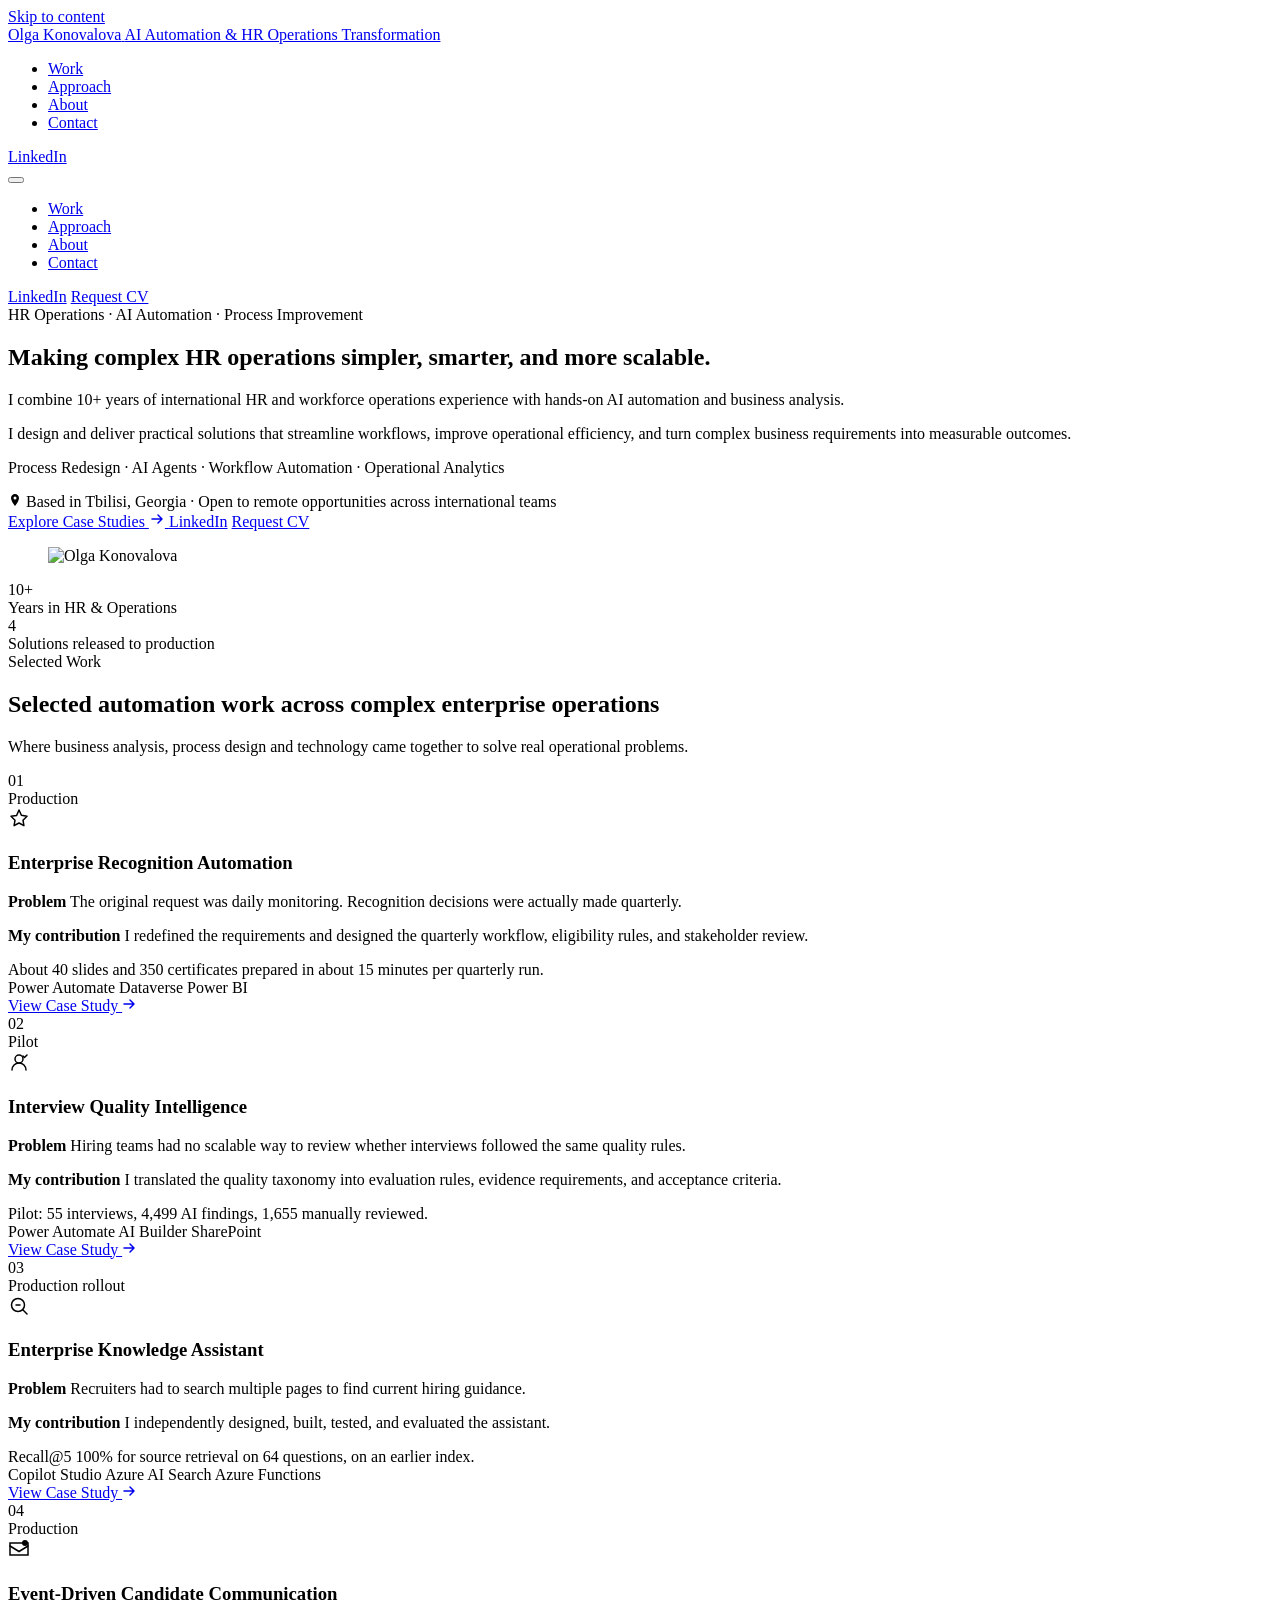
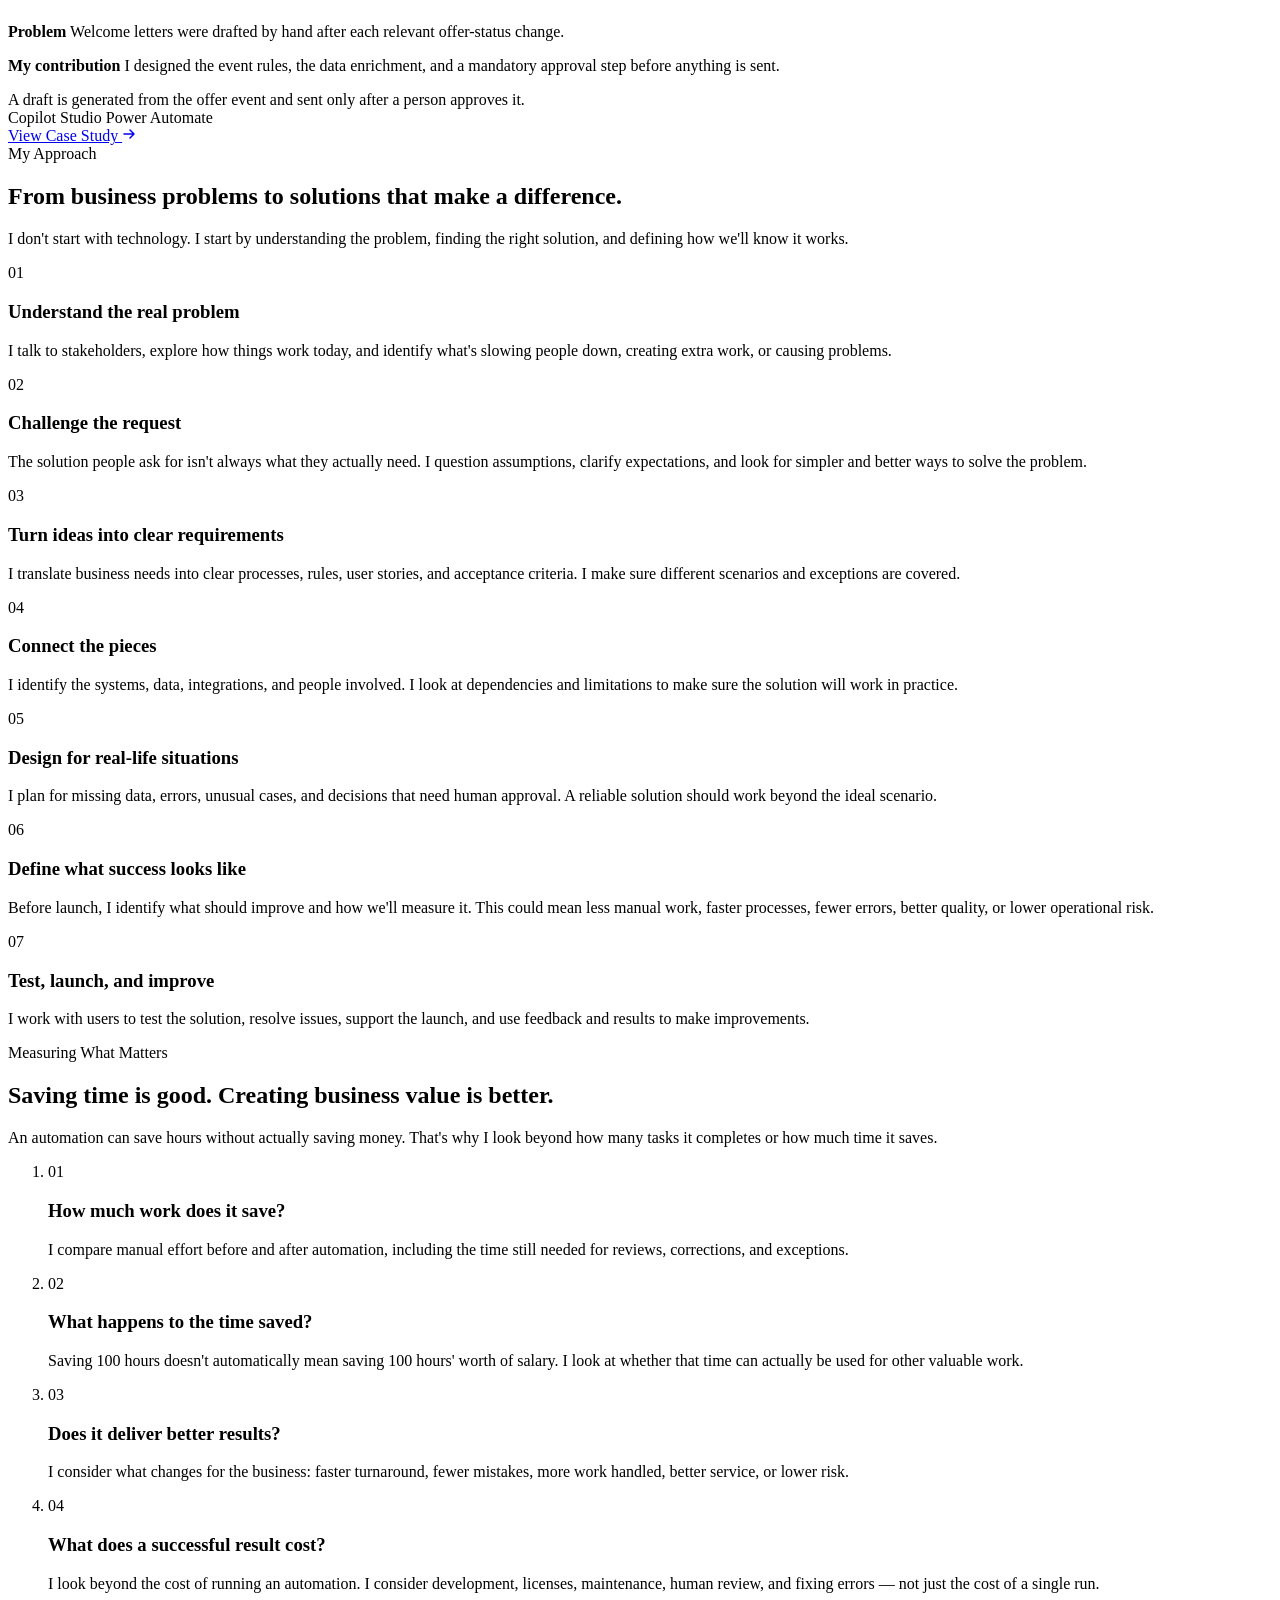
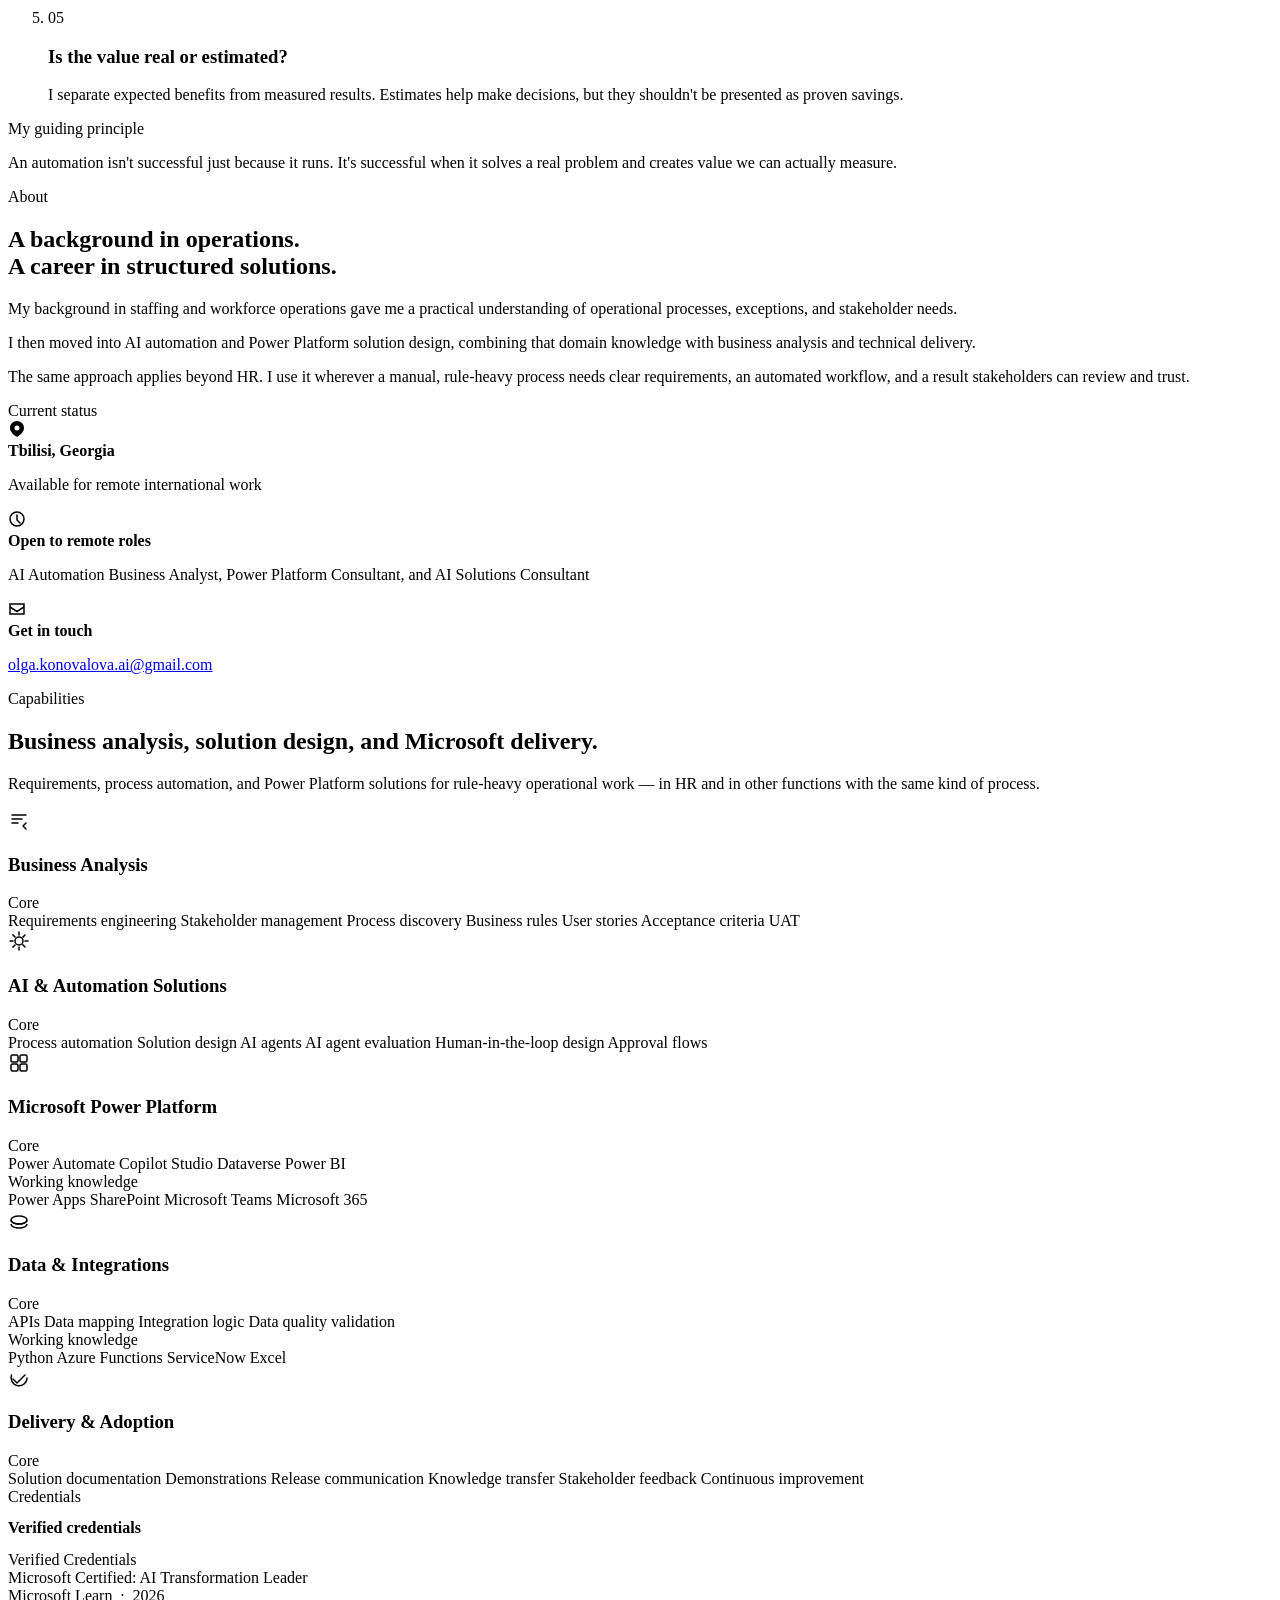
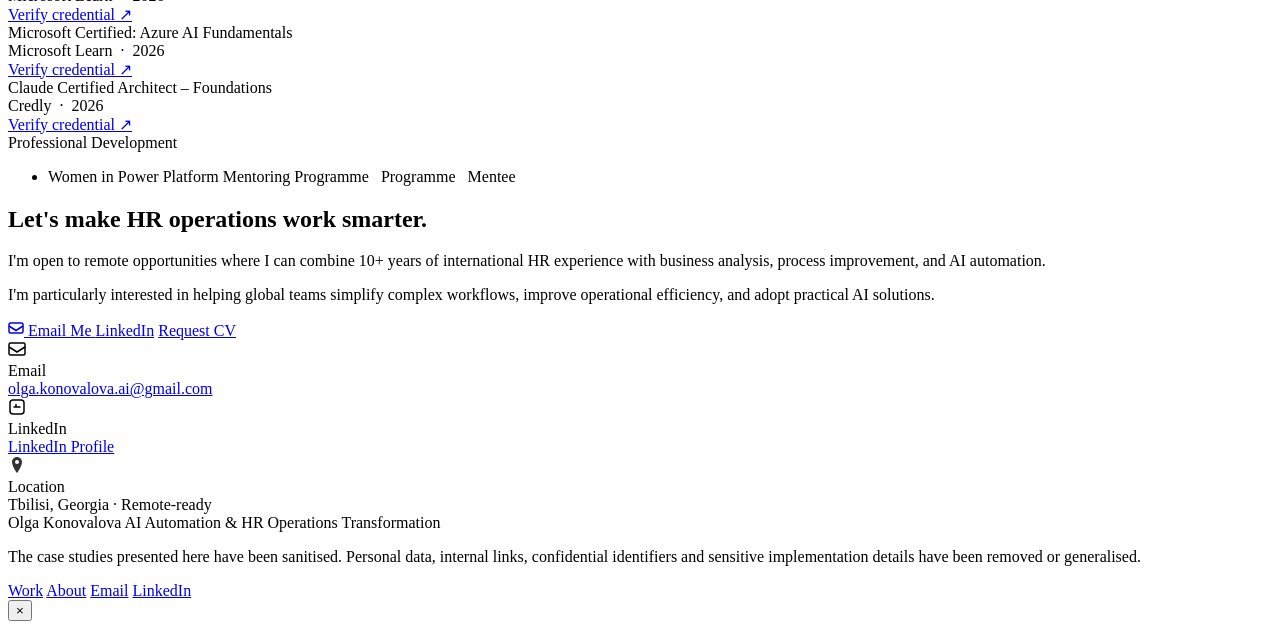
==== index.html @ 69b5d39c "Add files via upload Initial portfolio website" ====
<!DOCTYPE html>
<html lang="en">
<head>
  <meta charset="UTF-8">
  <meta name="viewport" content="width=device-width, initial-scale=1.0">
  <title>Olga Konovalova | AI Automation &amp; HR Operations Transformation</title>
  <meta name="description" content="Olga Konovalova combines 10+ years of international HR and workforce operations experience with hands-on AI automation and business analysis. Based in Tbilisi, open to remote opportunities.">
  <meta name="author" content="Olga Konovalova">
  <meta name="robots" content="index, follow">

  <!-- Open Graph -->
  <meta property="og:type" content="website">
  <meta property="og:title" content="Olga Konovalova | AI Automation &amp; HR Operations Transformation">
  <meta property="og:description" content="I combine 10+ years of international HR and workforce operations experience with hands-on AI automation and business analysis.">
  <meta property="og:locale" content="en_GB">

  <!-- Fonts -->
  <link rel="preconnect" href="https://fonts.googleapis.com">
  <link rel="preconnect" href="https://fonts.gstatic.com" crossorigin>
  <link href="https://fonts.googleapis.com/css2?family=Inter:wght@400;500;600;700&display=swap" rel="stylesheet">

  <link rel="stylesheet" href="styles/styles.css">
</head>
<body>

  <a class="skip-link" href="#content">Skip to content</a>

  <!-- ========================================================
       NAVIGATION
       ======================================================== -->
  <nav class="nav" role="navigation" aria-label="Main navigation">
    <div class="container">
      <div class="nav__inner">
        <a href="#hero" class="nav__logo" aria-label="Olga Konovalova — home">
          <span class="nav__logo-name">Olga Konovalova</span>
          <span class="nav__logo-title">AI Automation &amp; HR Operations Transformation</span>
        </a>

        <ul class="nav__links" role="list">
          <li><a href="#work"     class="nav__link">Work</a></li>
          <li><a href="#approach" class="nav__link">Approach</a></li>
          <li><a href="#about"    class="nav__link">About</a></li>
          <li><a href="#contact"  class="nav__link">Contact</a></li>
        </ul>

        <div class="nav__actions">
          <a href="https://www.linkedin.com/in/olga-konovalova-4b35ab267" target="_blank" rel="noopener noreferrer" class="btn btn--outline">LinkedIn</a>
        </div>

        <button class="nav__hamburger" aria-label="Open navigation menu" aria-expanded="false">
          <span></span><span></span><span></span>
        </button>
      </div>
    </div>
  </nav>

  <!-- Mobile nav overlay -->
  <div class="nav__mobile" role="dialog" aria-modal="true" aria-label="Navigation menu">
    <ul role="list">
      <li><a href="#work"     class="nav__mobile-link">Work</a></li>
      <li><a href="#approach" class="nav__mobile-link">Approach</a></li>
      <li><a href="#about"    class="nav__mobile-link">About</a></li>
      <li><a href="#contact"  class="nav__mobile-link">Contact</a></li>
    </ul>
    <div class="nav__mobile-actions">
      <a href="https://www.linkedin.com/in/olga-konovalova-4b35ab267" target="_blank" rel="noopener noreferrer" class="btn btn--primary">LinkedIn</a>
      <a href="mailto:olga.konovalova.ai@gmail.com?subject=CV%20request" class="btn btn--outline">Request CV</a>
    </div>
  </div>

  <!-- ========================================================
       HERO
       ======================================================== -->
  <main id="main">
  <section id="content" class="hero">
    <div class="container">
      <div class="hero__inner">

        <!-- Left: Content -->
        <div class="hero__content">
          <div class="hero__eyebrow">HR Operations · AI Automation · Process Improvement</div>

          <h1 class="hero__headline">
            Making complex HR operations simpler, smarter, and more scalable.
          </h1>

          <p class="hero__subheadline">
            I combine 10+ years of international HR and workforce operations experience with hands-on AI automation and business analysis.
          </p>

          <p class="hero__body">
            I design and deliver practical solutions that streamline workflows, improve operational efficiency, and turn complex business requirements into measurable outcomes.
          </p>

          <p class="hero__tech">Process Redesign · AI Agents · Workflow Automation · Operational Analytics</p>

          <div class="hero__location">
            <svg width="14" height="14" viewBox="0 0 14 14" fill="none" aria-hidden="true">
              <path d="M7 1C4.79 1 3 2.79 3 5c0 3.25 4 8 4 8s4-4.75 4-8c0-2.21-1.79-4-4-4zm0 5.5a1.5 1.5 0 1 1 0-3 1.5 1.5 0 0 1 0 3z" fill="currentColor"/>
            </svg>
            Based in Tbilisi, Georgia · Open to remote opportunities across international teams
          </div>

          <div class="hero__actions">
            <a href="#work" class="btn btn--primary">
              Explore Case Studies
              <svg class="btn__arrow" width="16" height="16" viewBox="0 0 16 16" fill="none" aria-hidden="true">
                <path d="M3 8h10M9 4l4 4-4 4" stroke="currentColor" stroke-width="1.5" stroke-linecap="round" stroke-linejoin="round"/>
              </svg>
            </a>
            <a href="https://www.linkedin.com/in/olga-konovalova-4b35ab267" target="_blank" rel="noopener noreferrer" class="btn btn--outline">LinkedIn</a>
            <a href="mailto:olga.konovalova.ai@gmail.com?subject=CV%20request" class="btn btn--outline">Request CV</a>
          </div>
        </div>

        <div class="hero__visual">
          <figure class="hero__portrait">
            <img
              src="assets/images/profile/olga-konovalova.webp"
              alt="Olga Konovalova"
              width="840"
              height="1050"
              decoding="async"
              fetchpriority="high"
            >
          </figure>
        </div>

      </div>
    </div>
  </section>

  <!-- ========================================================
       SELECTED IMPACT / METRICS
       ======================================================== -->
  <section class="metrics" aria-label="Professional background">
    <div class="container">
      <div class="metrics__grid">

        <div class="metric-card">
          <div class="metric-card__value">10+</div>
          <div class="metric-card__label">Years in HR &amp; Operations</div>
        </div>

        <div class="metric-card">
          <div class="metric-card__value">4</div>
          <div class="metric-card__label">Solutions released to production</div>
        </div>

      </div>
    </div>
  </section>

  <!-- ========================================================
       SELECTED WORK — CASE STUDIES
       ======================================================== -->
  <section id="work" class="section work-section">
    <div class="container">
      <div class="work__header">
        <div class="section-label">Selected Work</div>
        <h2 class="section-title">Selected automation work across complex enterprise operations</h2>
        <p class="section-subtitle">
          Where business analysis, process design and technology came together to solve real operational problems.
        </p>
      </div>

      <div class="cases-grid">

        <!-- CASE 1: Enterprise Recognition Automation -->
        <article class="case-card case-card--recognition reveal">
          <div class="case-card__visual">
            <div class="case-card__bg-number">01</div>
            <span class="status-badge status-badge--production case-card__status">Production</span>
            <div class="case-card__icon">
              <svg width="22" height="22" viewBox="0 0 22 22" fill="none" aria-hidden="true">
                <path d="M11 2l2.4 5.2L19 8.3l-4 3.9.9 5.5L11 15l-4.9 2.7.9-5.5-4-3.9 5.6-.8L11 2z" stroke="currentColor" stroke-width="1.5" stroke-linejoin="round"/>
              </svg>
            </div>
          </div>
          <div class="case-card__body">
            <h3 class="case-card__title">Enterprise Recognition Automation</h3>
            <p class="case-point"><strong>Problem</strong> The original request was daily monitoring. Recognition decisions were actually made quarterly.</p>
            <p class="case-point"><strong>My contribution</strong> I redefined the requirements and designed the quarterly workflow, eligibility rules, and stakeholder review.</p>
            <div class="case-card__outcome">
              About 40 slides and 350 certificates prepared in about 15 minutes per quarterly run.
            </div>
          </div>
          <div class="case-card__footer">
            <div class="tech-chips">
              <span class="tech-chip">Power Automate</span>
              <span class="tech-chip">Dataverse</span>
              <span class="tech-chip">Power BI</span>
            </div>
            <a href="cases/recognition-automation.html" class="case-cta">
              View Case Study
              <svg width="14" height="14" viewBox="0 0 14 14" fill="none" aria-hidden="true"><path d="M2 7h10M8 3l4 4-4 4" stroke="currentColor" stroke-width="1.5" stroke-linecap="round" stroke-linejoin="round"/></svg>
            </a>
          </div>
        </article>

        <!-- CASE 2: Interview Quality Intelligence -->
        <article class="case-card case-card--interview reveal reveal-d1">
          <div class="case-card__visual">
            <div class="case-card__bg-number">02</div>
            <span class="status-badge status-badge--pilot case-card__status">Pilot</span>
            <div class="case-card__icon">
              <svg width="22" height="22" viewBox="0 0 22 22" fill="none" aria-hidden="true">
                <circle cx="11" cy="8" r="4" stroke="currentColor" stroke-width="1.5"/>
                <path d="M4 19c0-3.87 3.13-7 7-7h0c3.87 0 7 3.13 7 7" stroke="currentColor" stroke-width="1.5" stroke-linecap="round"/>
                <path d="M15 5l1.5 1.5L19 4" stroke="currentColor" stroke-width="1.5" stroke-linecap="round" stroke-linejoin="round"/>
              </svg>
            </div>
          </div>
          <div class="case-card__body">
            <h3 class="case-card__title">Interview Quality Intelligence</h3>
            <p class="case-point"><strong>Problem</strong> Hiring teams had no scalable way to review whether interviews followed the same quality rules.</p>
            <p class="case-point"><strong>My contribution</strong> I translated the quality taxonomy into evaluation rules, evidence requirements, and acceptance criteria.</p>
            <div class="case-card__outcome">
              Pilot: 55 interviews, 4,499 AI findings, 1,655 manually reviewed.
            </div>
          </div>
          <div class="case-card__footer">
            <div class="tech-chips">
              <span class="tech-chip">Power Automate</span>
              <span class="tech-chip">AI Builder</span>
              <span class="tech-chip">SharePoint</span>
            </div>
            <a href="cases/interview-quality-intelligence.html" class="case-cta">
              View Case Study
              <svg width="14" height="14" viewBox="0 0 14 14" fill="none" aria-hidden="true"><path d="M2 7h10M8 3l4 4-4 4" stroke="currentColor" stroke-width="1.5" stroke-linecap="round" stroke-linejoin="round"/></svg>
            </a>
          </div>
        </article>

        <!-- CASE 3: Enterprise Knowledge Assistant -->
        <article class="case-card case-card--knowledge reveal">
          <div class="case-card__visual">
            <div class="case-card__bg-number">03</div>
            <span class="status-badge status-badge--rollout case-card__status">Production rollout</span>
            <div class="case-card__icon">
              <svg width="22" height="22" viewBox="0 0 22 22" fill="none" aria-hidden="true">
                <circle cx="10" cy="10" r="6.5" stroke="currentColor" stroke-width="1.5"/>
                <path d="M14.8 14.8L19 19" stroke="currentColor" stroke-width="1.5" stroke-linecap="round"/>
                <path d="M8 10h4" stroke="currentColor" stroke-width="1.5" stroke-linecap="round"/>
              </svg>
            </div>
          </div>
          <div class="case-card__body">
            <h3 class="case-card__title">Enterprise Knowledge Assistant</h3>
            <p class="case-point"><strong>Problem</strong> Recruiters had to search multiple pages to find current hiring guidance.</p>
            <p class="case-point"><strong>My contribution</strong> I independently designed, built, tested, and evaluated the assistant.</p>
            <div class="case-card__outcome">
              Recall@5 100% for source retrieval on 64 questions, on an earlier index.
            </div>
          </div>
          <div class="case-card__footer">
            <div class="tech-chips">
              <span class="tech-chip">Copilot Studio</span>
              <span class="tech-chip">Azure AI Search</span>
              <span class="tech-chip">Azure Functions</span>
            </div>
            <a href="cases/enterprise-ta-knowledge-assistant.html" class="case-cta">
              View Case Study
              <svg width="14" height="14" viewBox="0 0 14 14" fill="none" aria-hidden="true"><path d="M2 7h10M8 3l4 4-4 4" stroke="currentColor" stroke-width="1.5" stroke-linecap="round" stroke-linejoin="round"/></svg>
            </a>
          </div>
        </article>

        <!-- CASE 4: Event-Driven Candidate Communication -->
        <article class="case-card case-card--comms reveal reveal-d1">
          <div class="case-card__visual">
            <div class="case-card__bg-number">04</div>
            <span class="status-badge status-badge--production case-card__status">Production</span>
            <div class="case-card__icon">
              <svg width="22" height="22" viewBox="0 0 22 22" fill="none" aria-hidden="true">
                <path d="M2 5h18v12H2z" rx="2" stroke="currentColor" stroke-width="1.5"/>
                <path d="M2 8l9 5.5L20 8" stroke="currentColor" stroke-width="1.5" stroke-linecap="round"/>
                <circle cx="17" cy="5" r="3" fill="currentColor"/>
              </svg>
            </div>
          </div>
          <div class="case-card__body">
            <h3 class="case-card__title">Event-Driven Candidate Communication</h3>
            <p class="case-point"><strong>Problem</strong> Welcome letters were drafted by hand after each relevant offer-status change.</p>
            <p class="case-point"><strong>My contribution</strong> I designed the event rules, the data enrichment, and a mandatory approval step before anything is sent.</p>
            <div class="case-card__outcome">
              A draft is generated from the offer event and sent only after a person approves it.
            </div>
          </div>
          <div class="case-card__footer">
            <div class="tech-chips">
              <span class="tech-chip">Copilot Studio</span>
              <span class="tech-chip">Power Automate</span>
            </div>
            <a href="cases/event-driven-candidate-communication.html" class="case-cta">
              View Case Study
              <svg width="14" height="14" viewBox="0 0 14 14" fill="none" aria-hidden="true"><path d="M2 7h10M8 3l4 4-4 4" stroke="currentColor" stroke-width="1.5" stroke-linecap="round" stroke-linejoin="round"/></svg>
            </a>
          </div>
        </article>

      </div>
    </div>
  </section>

  <!-- ========================================================
       HOW I WORK — 6-STEP PROCESS
       ======================================================== -->
  <section id="approach" class="section section--alt process-section">
    <div class="container">

      <div class="process__header reveal">
        <div class="section-label">My Approach</div>
        <h2 class="section-title">From business problems to solutions that make a difference.</h2>
        <p class="section-subtitle">
          I don't start with technology. I start by understanding the problem, finding the right solution, and defining how we'll know it works.
        </p>
      </div>

      <div class="process-grid">

        <div class="process-step">
          <div class="process-step__num">01</div>
          <h3 class="process-step__title">Understand the real problem</h3>
          <p class="process-step__desc">I talk to stakeholders, explore how things work today, and identify what's slowing people down, creating extra work, or causing problems.</p>
        </div>

        <div class="process-step">
          <div class="process-step__num">02</div>
          <h3 class="process-step__title">Challenge the request</h3>
          <p class="process-step__desc">The solution people ask for isn't always what they actually need. I question assumptions, clarify expectations, and look for simpler and better ways to solve the problem.</p>
        </div>

        <div class="process-step">
          <div class="process-step__num">03</div>
          <h3 class="process-step__title">Turn ideas into clear requirements</h3>
          <p class="process-step__desc">I translate business needs into clear processes, rules, user stories, and acceptance criteria. I make sure different scenarios and exceptions are covered.</p>
        </div>

        <div class="process-step">
          <div class="process-step__num">04</div>
          <h3 class="process-step__title">Connect the pieces</h3>
          <p class="process-step__desc">I identify the systems, data, integrations, and people involved. I look at dependencies and limitations to make sure the solution will work in practice.</p>
        </div>

        <div class="process-step">
          <div class="process-step__num">05</div>
          <h3 class="process-step__title">Design for real-life situations</h3>
          <p class="process-step__desc">I plan for missing data, errors, unusual cases, and decisions that need human approval. A reliable solution should work beyond the ideal scenario.</p>
        </div>

        <div class="process-step">
          <div class="process-step__num">06</div>
          <h3 class="process-step__title">Define what success looks like</h3>
          <p class="process-step__desc">Before launch, I identify what should improve and how we'll measure it. This could mean less manual work, faster processes, fewer errors, better quality, or lower operational risk.</p>
        </div>

        <div class="process-step">
          <div class="process-step__num">07</div>
          <h3 class="process-step__title">Test, launch, and improve</h3>
          <p class="process-step__desc">I work with users to test the solution, resolve issues, support the launch, and use feedback and results to make improvements.</p>
        </div>

      </div>

      <div class="measure">
        <div class="measure__header">
          <div class="section-label">Measuring What Matters</div>
          <h2 class="section-title">Saving time is good. Creating business value is better.</h2>
          <p class="section-subtitle">
            An automation can save hours without actually saving money. That's why I look beyond how many tasks it completes or how much time it saves.
          </p>
        </div>

        <ol class="measure__track">
          <li>
            <span class="measure__num">01</span>
            <div>
              <h3>How much work does it save?</h3>
              <p>I compare manual effort before and after automation, including the time still needed for reviews, corrections, and exceptions.</p>
            </div>
          </li>
          <li>
            <span class="measure__num">02</span>
            <div>
              <h3>What happens to the time saved?</h3>
              <p>Saving 100 hours doesn't automatically mean saving 100 hours' worth of salary. I look at whether that time can actually be used for other valuable work.</p>
            </div>
          </li>
          <li>
            <span class="measure__num">03</span>
            <div>
              <h3>Does it deliver better results?</h3>
              <p>I consider what changes for the business: faster turnaround, fewer mistakes, more work handled, better service, or lower risk.</p>
            </div>
          </li>
          <li>
            <span class="measure__num">04</span>
            <div>
              <h3>What does a successful result cost?</h3>
              <p>I look beyond the cost of running an automation. I consider development, licenses, maintenance, human review, and fixing errors — not just the cost of a single run.</p>
            </div>
          </li>
          <li>
            <span class="measure__num">05</span>
            <div>
              <h3>Is the value real or estimated?</h3>
              <p>I separate expected benefits from measured results. Estimates help make decisions, but they shouldn't be presented as proven savings.</p>
            </div>
          </li>
        </ol>

        <aside class="pull-quote measure__principle" aria-label="My guiding principle">
          <p class="pull-quote__note">My guiding principle</p>
          <p class="pull-quote__text">An automation isn't successful just because it runs. It's successful when it solves a real problem and creates value we can actually measure.</p>
        </aside>
      </div>
    </div>
  </section>

  <!-- ========================================================
       ABOUT
       ======================================================== -->
  <section id="about" class="section section--alt about-section">
    <div class="container">
      <div class="about__inner">

        <div class="about__content">
          <div class="section-label">About</div>
          <h2 class="section-title">A background in operations.<br>A career in structured solutions.</h2>

          <p>
            My background in staffing and workforce operations gave me a practical understanding of operational processes, exceptions, and stakeholder needs.
          </p>
          <p>
            I then moved into AI automation and Power Platform solution design, combining that domain knowledge with business analysis and technical delivery.
          </p>
          <p>
            The same approach applies beyond HR. I use it wherever a manual, rule-heavy process needs clear requirements, an automated workflow, and a result stakeholders can review and trust.
          </p>
        </div>

        <aside class="about__card" aria-label="Current availability">
          <div class="about__card-title">Current status</div>

          <div class="about__card-item">
            <div class="about__card-icon" aria-hidden="true">
              <svg width="18" height="18" viewBox="0 0 18 18" fill="none"><path d="M9 1C5.13 1 2 4.13 2 8c0 5.25 7 9 7 9s7-3.75 7-9c0-3.87-3.13-7-7-7zm0 9.5a2.5 2.5 0 1 1 0-5 2.5 2.5 0 0 1 0 5z" fill="currentColor"/></svg>
            </div>
            <div class="about__card-text">
              <strong>Tbilisi, Georgia</strong>
              <p>Available for remote international work</p>
            </div>
          </div>

          <div class="about__card-item">
            <div class="about__card-icon" aria-hidden="true">
              <svg width="18" height="18" viewBox="0 0 18 18" fill="none"><circle cx="9" cy="9" r="7" stroke="currentColor" stroke-width="1.5"/><path d="M9 5v5l3 3" stroke="currentColor" stroke-width="1.5" stroke-linecap="round"/></svg>
            </div>
            <div class="about__card-text">
              <strong>Open to remote roles</strong>
              <p>AI Automation Business Analyst, Power Platform Consultant, and AI Solutions Consultant</p>
            </div>
          </div>

          <div class="about__card-item">
            <div class="about__card-icon" aria-hidden="true">
              <svg width="18" height="18" viewBox="0 0 18 18" fill="none"><path d="M2 4h14v10H2z" rx="2" stroke="currentColor" stroke-width="1.5"/><path d="M2 7l7 4.5L16 7" stroke="currentColor" stroke-width="1.5"/></svg>
            </div>
            <div class="about__card-text">
              <strong>Get in touch</strong>
              <p><a href="mailto:olga.konovalova.ai@gmail.com">olga.konovalova.ai@gmail.com</a></p>
            </div>
          </div>
        </aside>

      </div>
    </div>
  </section>

  <!-- ========================================================
       CAPABILITIES
       ======================================================== -->
  <section id="capabilities" class="section capabilities-section">
    <div class="container">

      <div class="capabilities__header reveal">
        <div class="section-label">Capabilities</div>
        <h2 class="section-title">Business analysis, solution design, and Microsoft delivery.</h2>
        <p class="section-subtitle">Requirements, process automation, and Power Platform solutions for rule-heavy operational work — in HR and in other functions with the same kind of process.</p>
      </div>

      <div class="capabilities-grid">

        <div class="capability-card reveal">
          <div class="capability-card__icon" aria-hidden="true">
            <svg width="22" height="22" viewBox="0 0 22 22" fill="none"><path d="M4 6h14M4 10h10M4 14h6" stroke="currentColor" stroke-width="1.5" stroke-linecap="round"/><path d="M18 14l-3 3 3 3" stroke="currentColor" stroke-width="1.5" stroke-linecap="round" stroke-linejoin="round"/></svg>
          </div>
          <h3 class="capability-card__title">Business Analysis</h3>
          <div class="cap-group">
            <div class="cap-group__label">Core</div>
            <div class="capability-items">
              <span class="cap-item">Requirements engineering</span>
              <span class="cap-item">Stakeholder management</span>
              <span class="cap-item">Process discovery</span>
              <span class="cap-item">Business rules</span>
              <span class="cap-item">User stories</span>
              <span class="cap-item">Acceptance criteria</span>
              <span class="cap-item">UAT</span>
            </div>
          </div>
        </div>

        <div class="capability-card reveal reveal-d1">
          <div class="capability-card__icon" aria-hidden="true">
            <svg width="22" height="22" viewBox="0 0 22 22" fill="none"><circle cx="11" cy="11" r="4" stroke="currentColor" stroke-width="1.5"/><path d="M11 2v3M11 17v3M2 11h3M17 11h3M4.9 4.9l2.1 2.1M14.9 14.9l2.1 2.1M4.9 17.1l2.1-2.1M14.9 7.1l2.1-2.1" stroke="currentColor" stroke-width="1.5" stroke-linecap="round"/></svg>
          </div>
          <h3 class="capability-card__title">AI &amp; Automation Solutions</h3>
          <div class="cap-group">
            <div class="cap-group__label">Core</div>
            <div class="capability-items">
              <span class="cap-item">Process automation</span>
              <span class="cap-item">Solution design</span>
              <span class="cap-item">AI agents</span>
              <span class="cap-item">AI agent evaluation</span>
              <span class="cap-item">Human-in-the-loop design</span>
              <span class="cap-item">Approval flows</span>
            </div>
          </div>
        </div>

        <div class="capability-card reveal reveal-d2">
          <div class="capability-card__icon" aria-hidden="true">
            <svg width="22" height="22" viewBox="0 0 22 22" fill="none"><rect x="3" y="3" width="7" height="7" rx="1.5" stroke="currentColor" stroke-width="1.5"/><rect x="12" y="3" width="7" height="7" rx="1.5" stroke="currentColor" stroke-width="1.5"/><rect x="3" y="12" width="7" height="7" rx="1.5" stroke="currentColor" stroke-width="1.5"/><rect x="12" y="12" width="7" height="7" rx="1.5" stroke="currentColor" stroke-width="1.5"/></svg>
          </div>
          <h3 class="capability-card__title">Microsoft Power Platform</h3>
          <div class="cap-group">
            <div class="cap-group__label">Core</div>
            <div class="capability-items">
              <span class="cap-item">Power Automate</span>
              <span class="cap-item">Copilot Studio</span>
              <span class="cap-item">Dataverse</span>
              <span class="cap-item">Power BI</span>
            </div>
          </div>
          <div class="cap-group">
            <div class="cap-group__label">Working knowledge</div>
            <div class="capability-items">
              <span class="cap-item">Power Apps</span>
              <span class="cap-item">SharePoint</span>
              <span class="cap-item">Microsoft Teams</span>
              <span class="cap-item">Microsoft 365</span>
            </div>
          </div>
        </div>

        <div class="capability-card reveal">
          <div class="capability-card__icon" aria-hidden="true">
            <svg width="22" height="22" viewBox="0 0 22 22" fill="none"><ellipse cx="11" cy="11" rx="8" ry="4" stroke="currentColor" stroke-width="1.5"/><path d="M3 11c0 2.21 3.58 4 8 4s8-1.79 8-4" stroke="currentColor" stroke-width="1.5"/><path d="M3 15c0 2.21 3.58 4 8 4s8-1.79 8-4" stroke="currentColor" stroke-width="1.5"/></svg>
          </div>
          <h3 class="capability-card__title">Data &amp; Integrations</h3>
          <div class="cap-group">
            <div class="cap-group__label">Core</div>
            <div class="capability-items">
              <span class="cap-item">APIs</span>
              <span class="cap-item">Data mapping</span>
              <span class="cap-item">Integration logic</span>
              <span class="cap-item">Data quality validation</span>
            </div>
          </div>
          <div class="cap-group">
            <div class="cap-group__label">Working knowledge</div>
            <div class="capability-items">
              <span class="cap-item">Python</span>
              <span class="cap-item">Azure Functions</span>
              <span class="cap-item">ServiceNow</span>
              <span class="cap-item">Excel</span>
            </div>
          </div>
        </div>

        <div class="capability-card reveal reveal-d1">
          <div class="capability-card__icon" aria-hidden="true">
            <svg width="22" height="22" viewBox="0 0 22 22" fill="none"><path d="M5 12l4 4 8-8" stroke="currentColor" stroke-width="1.5" stroke-linecap="round" stroke-linejoin="round"/><path d="M19 11A8 8 0 1 1 3.5 8" stroke="currentColor" stroke-width="1.5" stroke-linecap="round"/></svg>
          </div>
          <h3 class="capability-card__title">Delivery &amp; Adoption</h3>
          <div class="cap-group">
            <div class="cap-group__label">Core</div>
            <div class="capability-items">
              <span class="cap-item">Solution documentation</span>
              <span class="cap-item">Demonstrations</span>
              <span class="cap-item">Release communication</span>
              <span class="cap-item">Knowledge transfer</span>
              <span class="cap-item">Stakeholder feedback</span>
              <span class="cap-item">Continuous improvement</span>
            </div>
          </div>
        </div>

      </div>
    </div>
  </section>

  <!-- ========================================================
       CERTIFICATIONS / CONTINUOUS LEARNING
       ======================================================== -->
  <section id="certifications" class="certs-section">
    <div class="container">
      <div class="certs__header reveal">
        <div class="section-label">Credentials</div>
        <h2 class="section-title" style="font-size: var(--text-2xl);">Verified credentials</h2>
      </div>

      <!-- 1. Verified Credentials -->
      <div class="creds-group reveal">
        <div class="creds-group-label">Verified Credentials</div>
        <div class="creds-list" role="list">

          <div class="cert-item" role="listitem">
            <span class="cert-dot"></span>
            <div class="cred-card__body">
              <div class="cred-card__title">Microsoft Certified: AI Transformation Leader</div>
              <div class="cred-card__meta">Microsoft Learn &nbsp;·&nbsp; 2026</div>
            </div>
            <a href="https://learn.microsoft.com/en-us/users/olgakonovalova-2904/credentials/134db19bc4ab0260"
               target="_blank" rel="noopener noreferrer"
               class="cred-verify"
               aria-label="Verify Microsoft Certified: AI Transformation Leader credential">Verify credential ↗</a>
          </div>

          <div class="cert-item" role="listitem">
            <span class="cert-dot"></span>
            <div class="cred-card__body">
              <div class="cred-card__title">Microsoft Certified: Azure AI Fundamentals</div>
              <div class="cred-card__meta">Microsoft Learn &nbsp;·&nbsp; 2026</div>
            </div>
            <a href="https://learn.microsoft.com/en-us/users/olgakonovalova-2904/credentials/73923b65c1baff29"
               target="_blank" rel="noopener noreferrer"
               class="cred-verify"
               aria-label="Verify Microsoft Certified: Azure AI Fundamentals credential">Verify credential ↗</a>
          </div>

          <div class="cert-item" role="listitem">
            <span class="cert-dot"></span>
            <div class="cred-card__body">
              <div class="cred-card__title">Claude Certified Architect – Foundations</div>
              <div class="cred-card__meta">Credly &nbsp;·&nbsp; 2026</div>
            </div>
            <a href="https://www.credly.com/badges/c0ff5118-746e-409c-ab28-619f3746e7b2/linked_in_profile"
               target="_blank" rel="noopener noreferrer"
               class="cred-verify"
               aria-label="Verify Claude Certified Architect – Foundations credential">Verify credential ↗</a>
          </div>

        </div>
      </div>

      <!-- 2. Professional Development -->
      <div class="creds-group reveal">
        <div class="creds-group-label">Professional Development</div>
        <ul class="certs-list" role="list">
          <li class="cert-item">
            <span class="cert-dot" style="background: var(--c-text-3);"></span>
            <span class="cert-name">Women in Power Platform Mentoring Programme</span>
            <span style="font-size: var(--text-xs); color: var(--c-text-4); background: var(--c-surface-2); border: 1px solid var(--c-border); border-radius: var(--r-lg); padding: 1px 8px; white-space: nowrap; flex-shrink: 0;">Programme</span>
            <span class="cert-year">Mentee</span>
          </li>
        </ul>
      </div>

    </div>
  </section>

  <!-- ========================================================
       CONTACT
       ======================================================== -->
  <section id="contact" class="contact-section">
    <div class="container">
      <div class="contact__inner">

        <div>
          <h2 class="contact__headline">Let's make HR operations work smarter.</h2>
          <p class="contact__body">
            I'm open to remote opportunities where I can combine 10+ years of international HR experience with business analysis, process improvement, and AI automation.
          </p>
          <p class="contact__body">
            I'm particularly interested in helping global teams simplify complex workflows, improve operational efficiency, and adopt practical AI solutions.
          </p>
          <div class="contact__actions">
            <a href="mailto:olga.konovalova.ai@gmail.com" class="btn btn--white">
              <svg width="16" height="16" viewBox="0 0 16 16" fill="none" aria-hidden="true"><rect x="1" y="3" width="14" height="10" rx="1.5" stroke="currentColor" stroke-width="1.5"/><path d="M1 6l7 4.5L15 6" stroke="currentColor" stroke-width="1.5"/></svg>
              Email Me
            </a>
            <a href="https://www.linkedin.com/in/olga-konovalova-4b35ab267" target="_blank" rel="noopener noreferrer" class="btn btn--outline-white">LinkedIn</a>
            <a href="mailto:olga.konovalova.ai@gmail.com?subject=CV%20request" class="btn btn--outline-white">Request CV</a>
          </div>
        </div>

        <div class="contact__card">
          <div class="contact__item">
            <div class="contact__item-icon" aria-hidden="true">
              <svg width="18" height="18" viewBox="0 0 18 18" fill="none"><rect x="1" y="3" width="16" height="12" rx="1.5" stroke="currentColor" stroke-width="1.5"/><path d="M1 7l8 5 8-5" stroke="currentColor" stroke-width="1.5"/></svg>
            </div>
            <div>
              <div class="contact__item-label">Email</div>
              <div class="contact__item-value">
                <a href="mailto:olga.konovalova.ai@gmail.com">olga.konovalova.ai@gmail.com</a>
              </div>
            </div>
          </div>
          <div class="contact__item">
            <div class="contact__item-icon" aria-hidden="true">
              <svg width="18" height="18" viewBox="0 0 18 18" fill="none"><rect x="2" y="2" width="14" height="14" rx="3" stroke="currentColor" stroke-width="1.5"/><path d="M6 9h2m0 0V6.5M8 9h4" stroke="currentColor" stroke-width="1.5" stroke-linecap="round"/></svg>
            </div>
            <div>
              <div class="contact__item-label">LinkedIn</div>
              <div class="contact__item-value">
                <a href="https://www.linkedin.com/in/olga-konovalova-4b35ab267" target="_blank" rel="noopener noreferrer">LinkedIn Profile</a>
              </div>
            </div>
          </div>
          <div class="contact__item">
            <div class="contact__item-icon" aria-hidden="true">
              <svg width="18" height="18" viewBox="0 0 18 18" fill="none"><path d="M9 1C6.24 1 4 3.24 4 6c0 4.5 5 11 5 11s5-6.5 5-11c0-2.76-2.24-5-5-5zm0 7a2 2 0 1 1 0-4 2 2 0 0 1 0 4z" fill="currentColor" opacity=".8"/></svg>
            </div>
            <div>
              <div class="contact__item-label">Location</div>
              <div class="contact__item-value">Tbilisi, Georgia · Remote-ready</div>
            </div>
          </div>
        </div>

      </div>
    </div>
  </section>

  </main>

  <!-- ========================================================
       FOOTER
       ======================================================== -->
  <footer class="footer" role="contentinfo">
    <div class="container">
      <div class="footer__inner">

        <div class="footer__brand">
          <span class="footer__name">Olga Konovalova</span>
          <span class="footer__title">AI Automation &amp; HR Operations Transformation</span>
        </div>

        <p class="footer__note">
          The case studies presented here have been sanitised. Personal data, internal links, confidential identifiers and sensitive implementation details have been removed or generalised.
        </p>

        <nav class="footer__links" aria-label="Footer links">
          <a href="#work" class="footer__link">Work</a>
          <a href="#about" class="footer__link">About</a>
          <a href="mailto:olga.konovalova.ai@gmail.com" class="footer__link">Email</a>
          <a href="https://www.linkedin.com/in/olga-konovalova-4b35ab267" target="_blank" rel="noopener noreferrer" class="footer__link">LinkedIn</a>
        </nav>

      </div>
    </div>
  </footer>

  <!-- Modal overlay -->
  <div class="modal-overlay" role="dialog" aria-modal="true" aria-label="Image viewer">
    <div class="modal-inner">
      <button class="modal-close" aria-label="Close image viewer">&times;</button>
      <img class="modal-img" src="" alt="">
    </div>
  </div>

  <script src="scripts/main.js" defer></script>
</body>
</html>
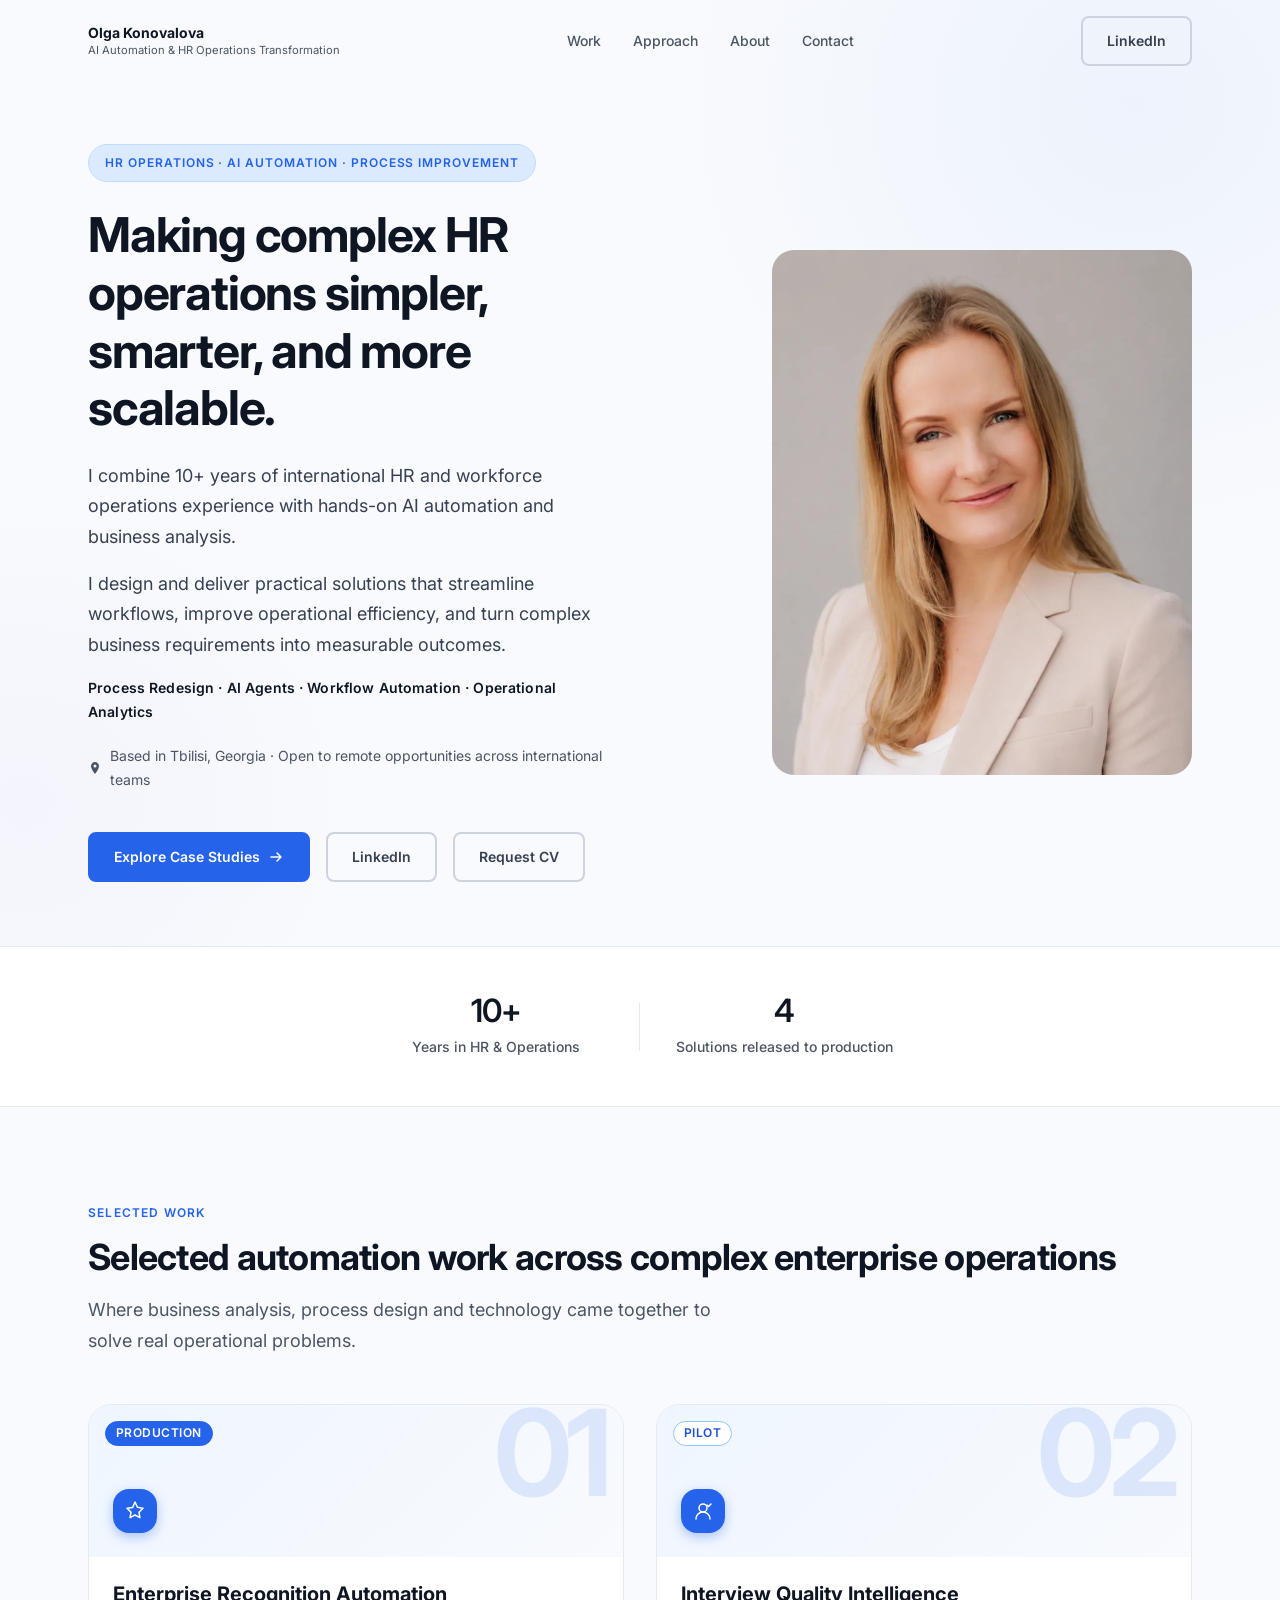
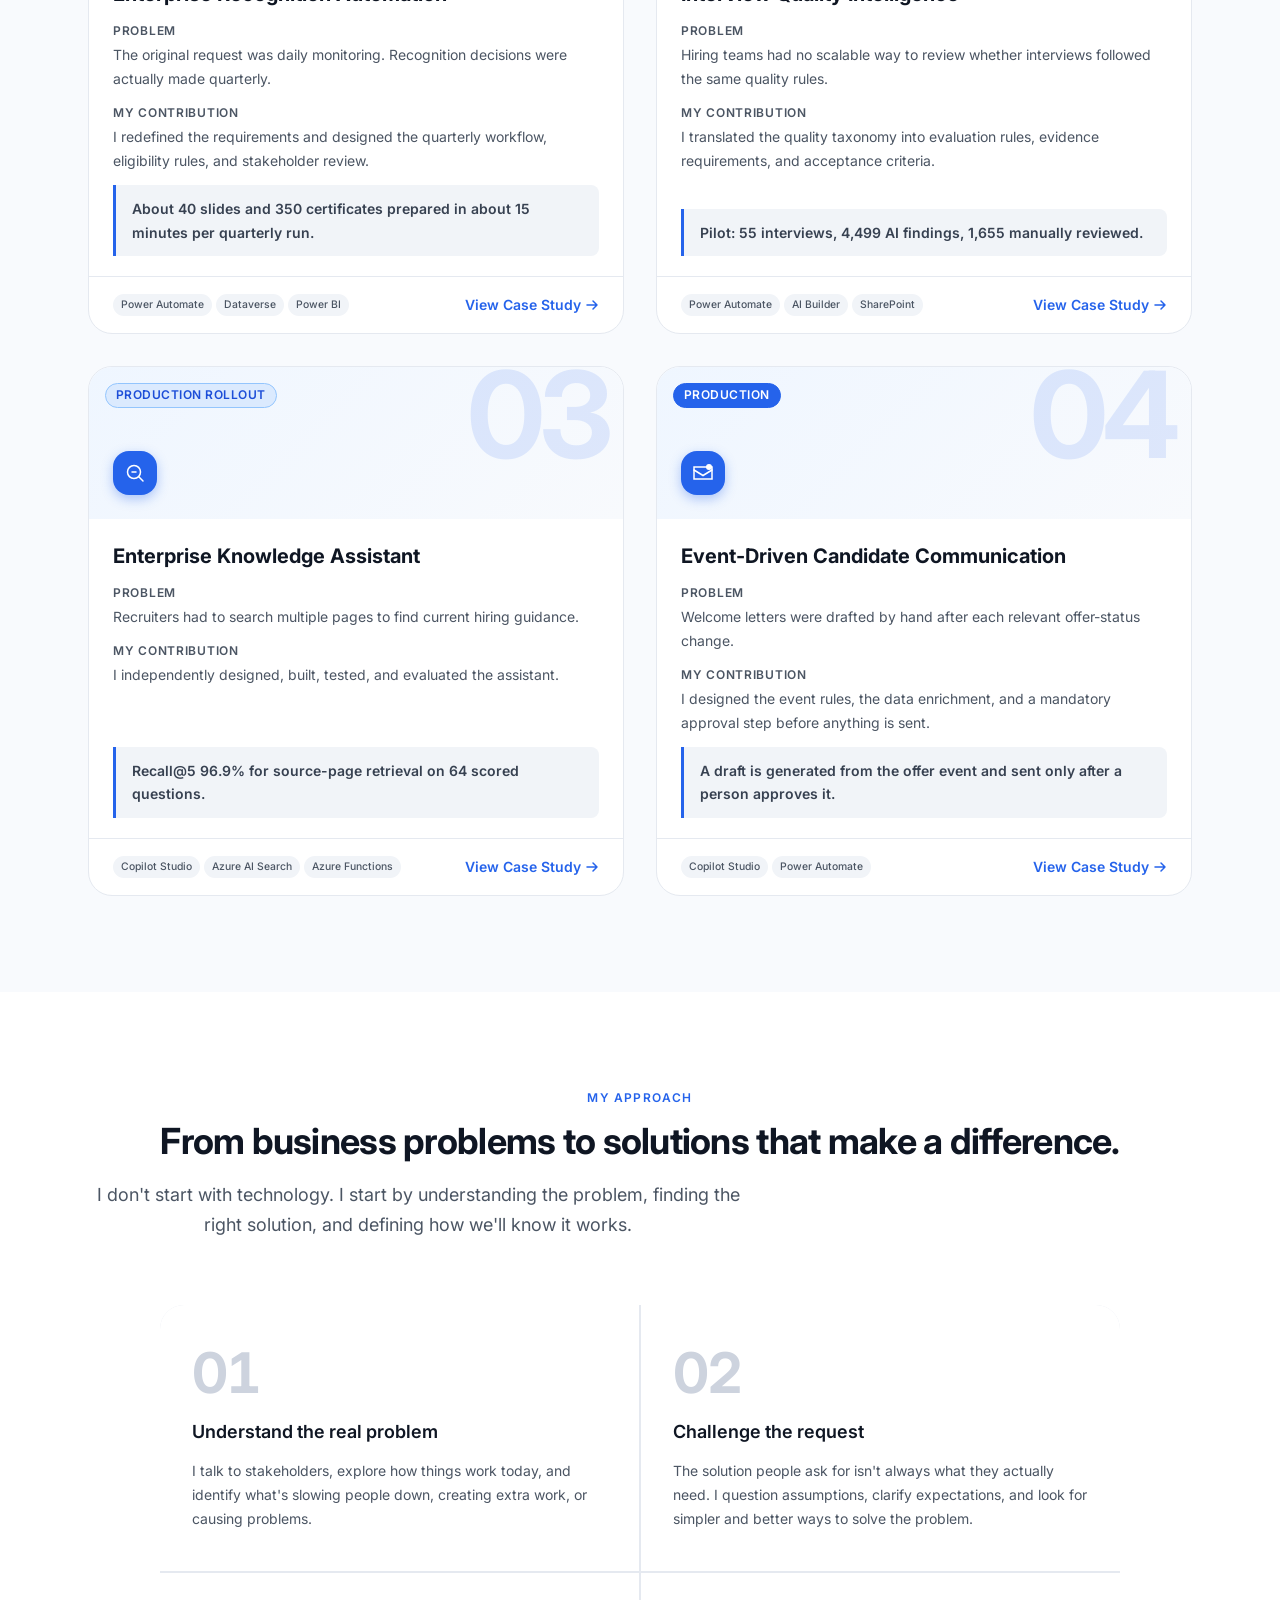
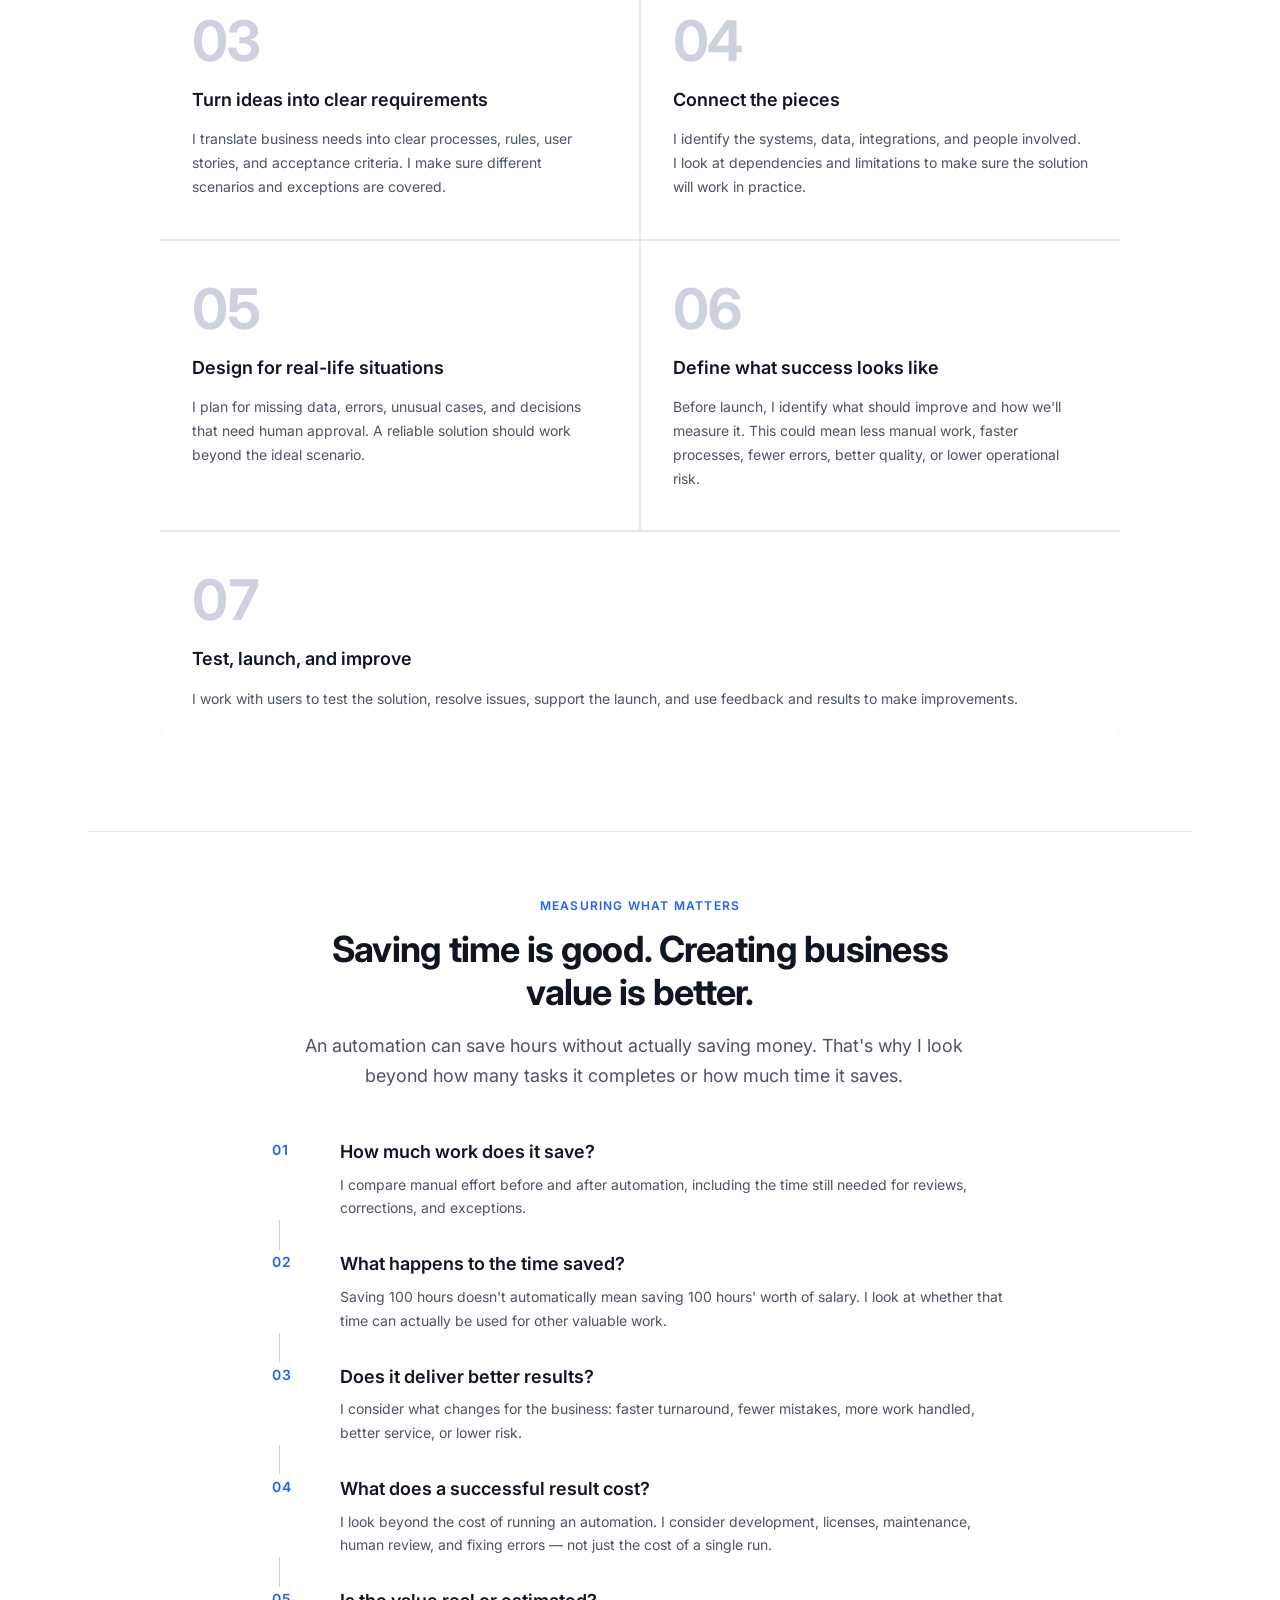
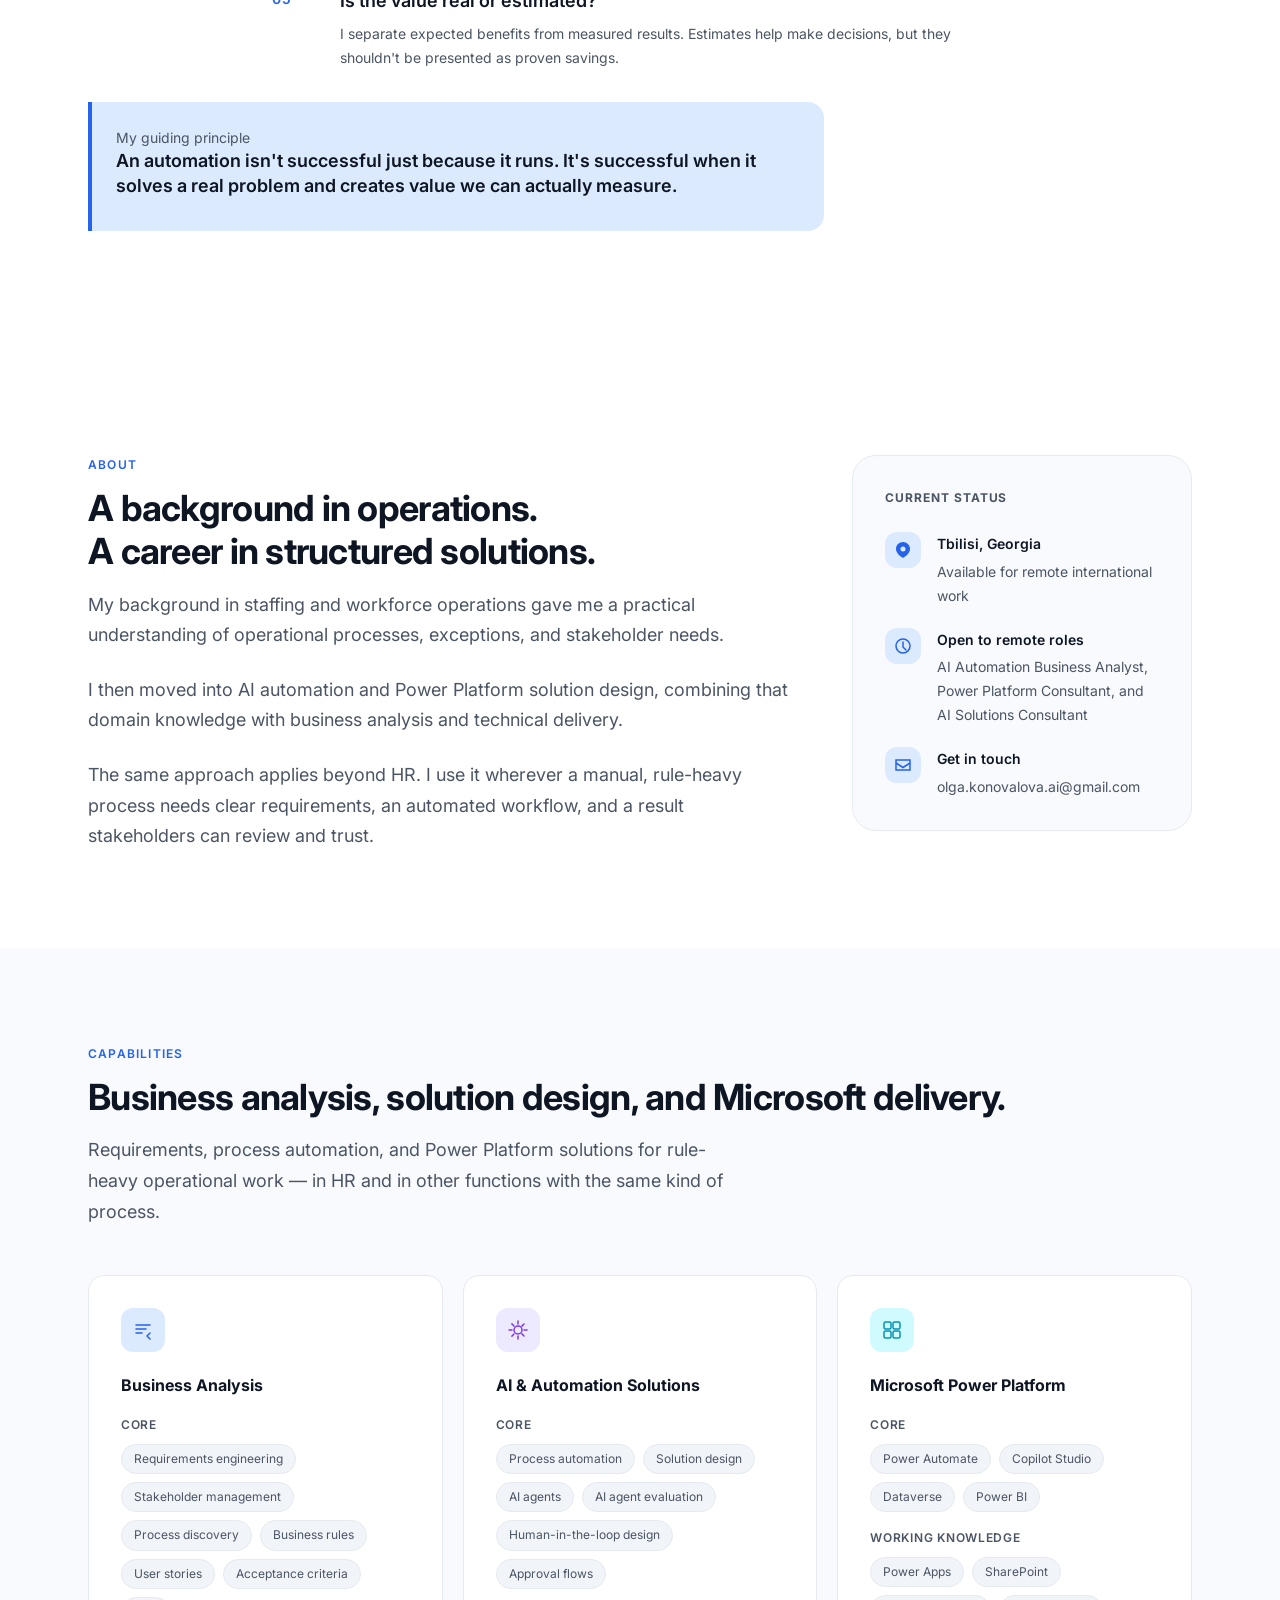
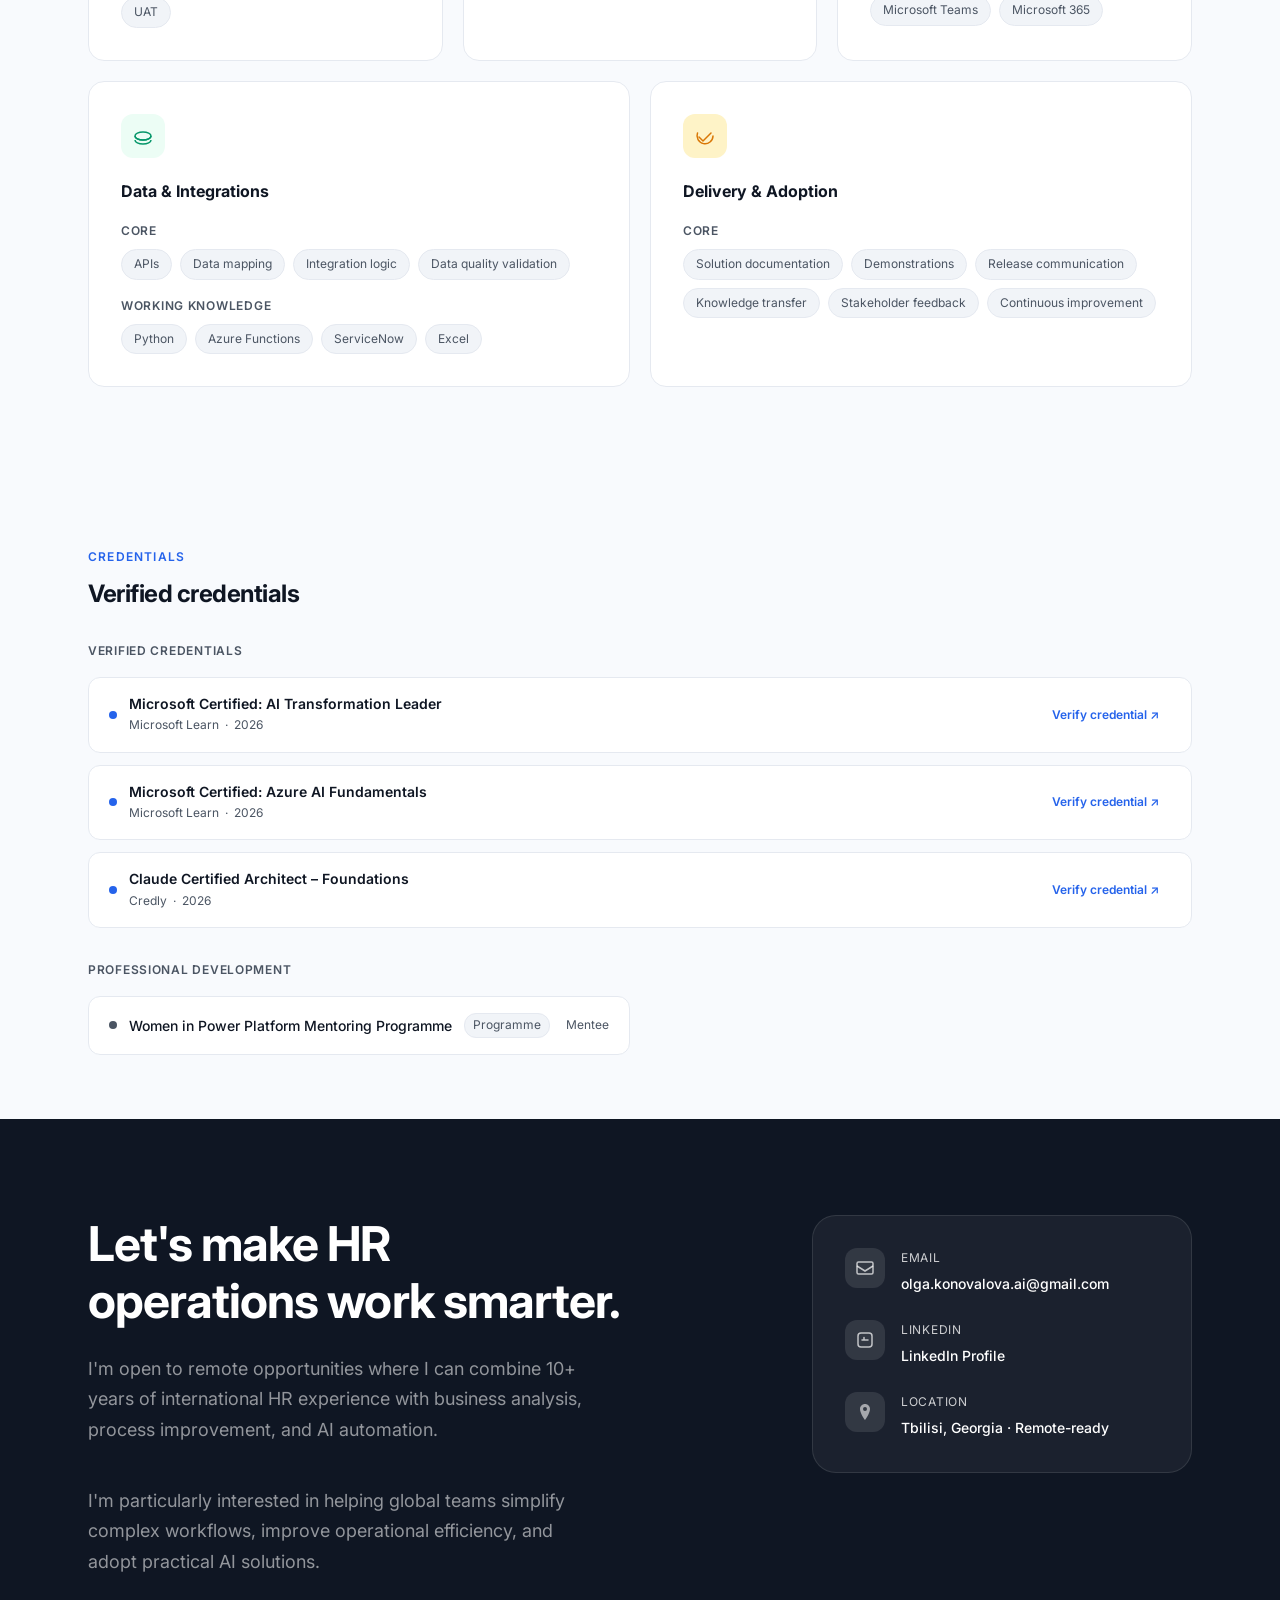
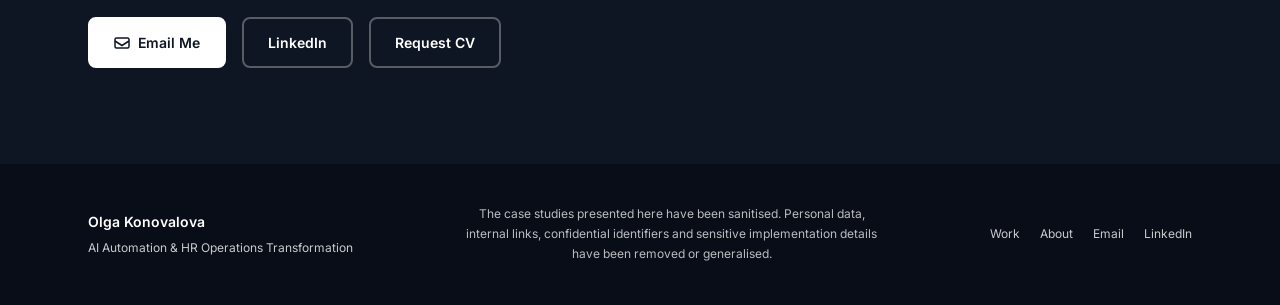
==== commit 8488f948: "Update TA Knowledge Assistant retrieval evaluation metrics Show the latest source-page retrieval res" ====
--- a/index.html
+++ b/index.html
@@ -250,7 +250,7 @@
             <p class="case-point"><strong>Problem</strong> Recruiters had to search multiple pages to find current hiring guidance.</p>
             <p class="case-point"><strong>My contribution</strong> I independently designed, built, tested, and evaluated the assistant.</p>
             <div class="case-card__outcome">
-              Recall@5 100% for source retrieval on 64 questions, on an earlier index.
+              Recall@5 96.9% for source-page retrieval on 64 scored questions.
             </div>
           </div>
           <div class="case-card__footer">
--- a/styles/styles.css
+++ b/styles/styles.css
@@ -0,0 +1,1956 @@
+/* ============================================================
+   DESIGN TOKENS
+   ============================================================ */
+:root {
+  /* --- Colors --- */
+  --c-bg:           #F8FAFD;
+  --c-surface:      #FFFFFF;
+  --c-surface-2:    #F1F4F8;
+  --c-surface-3:    #E8EDF5;
+  --c-border:       #E5E9F0;
+  --c-border-2:     #CDD3DE;
+
+  --c-text-1:       #0F1623;
+  --c-text-2:       #374151;
+  --c-text-3:       #4B5563;
+  --c-text-4:       #4B5563;
+
+  --c-accent:       #2563EB;
+  --c-accent-dark:  #1D4ED8;
+  --c-accent-light: #DBEAFE;
+  --c-accent-2:     #7C3AED;
+  --c-accent-2-lt:  #EDE9FE;
+  --c-accent-3:     #0891B2;
+  --c-accent-3-lt:  #CFFAFE;
+
+  --c-success:      #059669;
+  --c-warning:      #D97706;
+
+  /* --- Typography --- */
+  --font:           'Inter', system-ui, -apple-system, BlinkMacSystemFont, sans-serif;
+
+  --text-xs:   0.75rem;
+  --text-sm:   0.875rem;
+  --text-base: 1rem;
+  --text-label: 1.0625rem; /* 17px section label */
+  --text-lg:   1.125rem;
+  --text-xl:   1.25rem;
+  --text-2xl:  1.5rem;
+  --text-3xl:  1.875rem;
+  --text-4xl:  2.25rem;
+  --text-5xl:  3rem;
+  --text-6xl:  3.75rem;
+
+  --lh-tight:   1.2;
+  --lh-snug:    1.375;
+  --lh-normal:  1.5;
+  --lh-relaxed: 1.7;
+
+  --fw-normal:   400;
+  --fw-medium:   500;
+  --fw-semibold: 600;
+  --fw-bold:     700;
+
+  /* --- Spacing --- */
+  --sp-1:  0.25rem;
+  --sp-2:  0.5rem;
+  --sp-3:  0.75rem;
+  --sp-4:  1rem;
+  --sp-5:  1.25rem;
+  --sp-6:  1.5rem;
+  --sp-8:  2rem;
+  --sp-10: 2.5rem;
+  --sp-12: 3rem;
+  --sp-16: 4rem;
+  --cs-label-gap: 0.875rem; /* 14px label to heading */
+  --cs-section-gap: 4rem;   /* 64px between sections */
+  --sp-20: 5rem;
+  --sp-24: 6rem;
+
+  /* --- Radii --- */
+  --r-sm:   0.375rem;
+  --r-md:   0.5rem;
+  --r-lg:   0.75rem;
+  --r-xl:   1rem;
+  --r-2xl:  1.5rem;
+  --r-full: 9999px;
+
+  /* --- Shadows --- */
+  --sh-sm:  0 1px 3px rgba(15,22,35,0.06), 0 1px 2px rgba(15,22,35,0.04);
+  --sh-md:  0 4px 12px rgba(15,22,35,0.08), 0 2px 4px rgba(15,22,35,0.04);
+  --sh-lg:  0 8px 24px rgba(15,22,35,0.08), 0 4px 8px rgba(15,22,35,0.04);
+  --sh-xl:  0 16px 40px rgba(15,22,35,0.10), 0 8px 16px rgba(15,22,35,0.06);
+
+  /* --- Layout --- */
+  --max-w: 72rem;
+
+  /* --- Transitions --- */
+  --t-fast: 150ms ease;
+  --t-base: 250ms ease;
+  --t-slow: 400ms ease;
+}
+
+/* ============================================================
+   RESET + BASE
+   ============================================================ */
+*, *::before, *::after { box-sizing: border-box; margin: 0; padding: 0; }
+html { font-size: 16px; scroll-behavior: smooth; -webkit-text-size-adjust: 100%; }
+body {
+  font-family: var(--font);
+  font-size: var(--text-base);
+  line-height: var(--lh-relaxed);
+  color: var(--c-text-1);
+  background: var(--c-bg);
+  -webkit-font-smoothing: antialiased;
+}
+img { max-width: 100%; height: auto; display: block; }
+a { color: inherit; text-decoration: none; }
+a:focus-visible,
+button:focus-visible,
+.btn:focus-visible,
+.nav__hamburger:focus-visible {
+  outline: 2px solid var(--c-accent);
+  outline-offset: 3px;
+}
+.skip-link {
+  position: absolute;
+  left: var(--sp-4);
+  top: 0;
+  transform: translateY(-120%);
+  background: var(--c-accent);
+  color: #fff;
+  font-size: var(--text-sm);
+  font-weight: var(--fw-semibold);
+  padding: var(--sp-3) var(--sp-4);
+  border-radius: var(--r-md);
+  z-index: 1000;
+}
+.skip-link:focus {
+  transform: translateY(var(--sp-3));
+}
+ul, ol { list-style: none; }
+button { cursor: pointer; border: none; background: none; font-family: inherit; font-size: inherit; }
+table { border-collapse: collapse; }
+
+/* ============================================================
+   LAYOUT UTILITIES
+   ============================================================ */
+.container {
+  width: 100%;
+  max-width: var(--max-w);
+  margin: 0 auto;
+  padding: 0 var(--sp-6);
+}
+.section { padding: var(--sp-24) 0; }
+.section--alt { background: var(--c-surface); }
+
+.section-label {
+  font-size: var(--text-xs);
+  font-weight: var(--fw-semibold);
+  letter-spacing: 0.1em;
+  text-transform: uppercase;
+  color: var(--c-accent);
+  margin-bottom: var(--sp-3);
+}
+.section-title {
+  font-size: var(--text-4xl);
+  font-weight: var(--fw-bold);
+  line-height: var(--lh-tight);
+  letter-spacing: -0.02em;
+  color: var(--c-text-1);
+  margin-bottom: var(--sp-4);
+}
+.section-subtitle {
+  font-size: var(--text-lg);
+  color: var(--c-text-3);
+  line-height: var(--lh-relaxed);
+  max-width: 60ch;
+}
+
+/* ============================================================
+   BUTTONS
+   ============================================================ */
+.btn {
+  display: inline-flex;
+  align-items: center;
+  gap: var(--sp-2);
+  padding: 0.7rem var(--sp-6);
+  border-radius: var(--r-md);
+  font-size: var(--text-sm);
+  font-weight: var(--fw-semibold);
+  transition: all var(--t-base);
+  cursor: pointer;
+  white-space: nowrap;
+  text-decoration: none;
+}
+.btn--primary {
+  background: var(--c-accent);
+  color: white;
+  border: 2px solid var(--c-accent);
+}
+.btn--primary:hover {
+  background: var(--c-accent-dark);
+  border-color: var(--c-accent-dark);
+  transform: translateY(-1px);
+  box-shadow: var(--sh-md);
+}
+.btn--outline {
+  background: transparent;
+  color: var(--c-text-2);
+  border: 2px solid var(--c-border-2);
+}
+.btn--outline:hover {
+  border-color: var(--c-text-2);
+  transform: translateY(-1px);
+}
+.btn--white {
+  background: white;
+  color: var(--c-text-1);
+  border: 2px solid white;
+}
+.btn--white:hover { background: var(--c-bg); transform: translateY(-1px); }
+.btn--outline-white {
+  background: transparent;
+  color: white;
+  border: 2px solid rgba(255,255,255,0.3);
+}
+.btn--outline-white:hover { border-color: white; transform: translateY(-1px); }
+.btn__arrow { transition: transform var(--t-base); }
+.btn:hover .btn__arrow { transform: translateX(3px); }
+
+/* ============================================================
+   NAVIGATION
+   ============================================================ */
+.nav {
+  position: fixed;
+  top: 0; left: 0; right: 0;
+  z-index: 100;
+  padding: var(--sp-4) 0;
+  transition: all var(--t-base);
+}
+.nav.scrolled {
+  background: rgba(248,250,253,0.96);
+  backdrop-filter: blur(12px);
+  -webkit-backdrop-filter: blur(12px);
+  box-shadow: 0 1px 0 var(--c-border);
+  padding: var(--sp-3) 0;
+}
+.nav__inner {
+  display: flex;
+  align-items: center;
+  justify-content: space-between;
+  gap: var(--sp-6);
+}
+.nav__logo { display: flex; flex-direction: column; gap: 0; }
+.nav__logo-name {
+  font-size: var(--text-sm);
+  font-weight: var(--fw-bold);
+  color: var(--c-text-1);
+  line-height: 1.3;
+}
+.nav__logo-title {
+  font-size: 0.7rem;
+  color: var(--c-text-4);
+  font-weight: var(--fw-normal);
+  line-height: 1.35;
+  max-width: 22rem;
+}
+.nav__links {
+  display: flex;
+  align-items: center;
+  gap: var(--sp-8);
+  flex: 1;
+  justify-content: center;
+}
+.nav__link {
+  font-size: var(--text-sm);
+  font-weight: var(--fw-medium);
+  color: var(--c-text-3);
+  transition: color var(--t-fast);
+}
+.nav__link:hover, .nav__link.active { color: var(--c-text-1); }
+.nav__actions { display: flex; align-items: center; gap: var(--sp-3); }
+
+.nav__hamburger {
+  display: none;
+  flex-direction: column;
+  gap: 5px;
+  padding: var(--sp-2);
+  cursor: pointer;
+  z-index: 201;
+}
+.nav__hamburger span {
+  display: block;
+  width: 22px;
+  height: 2px;
+  background: var(--c-text-1);
+  border-radius: 2px;
+  transition: all var(--t-base);
+  transform-origin: center;
+}
+.nav__hamburger.open span:nth-child(1) { transform: rotate(45deg) translate(5px, 5px); }
+.nav__hamburger.open span:nth-child(2) { opacity: 0; transform: scaleX(0); }
+.nav__hamburger.open span:nth-child(3) { transform: rotate(-45deg) translate(5px, -5px); }
+
+.nav__mobile {
+  display: none;
+  position: fixed;
+  inset: 0;
+  background: var(--c-surface);
+  z-index: 200;
+  flex-direction: column;
+  align-items: center;
+  justify-content: center;
+  gap: var(--sp-8);
+  opacity: 0;
+  pointer-events: none;
+  transition: opacity var(--t-base);
+}
+.nav__mobile.open { display: flex; opacity: 1; pointer-events: all; }
+.nav__mobile-link {
+  font-size: var(--text-2xl);
+  font-weight: var(--fw-bold);
+  color: var(--c-text-1);
+  transition: color var(--t-fast);
+}
+.nav__mobile-link:hover { color: var(--c-accent); }
+.nav__mobile-actions { display: flex; flex-direction: column; gap: var(--sp-3); align-items: center; margin-top: var(--sp-4); }
+
+/* ============================================================
+   HERO
+   ============================================================ */
+.hero {
+  min-height: auto;
+  display: flex;
+  align-items: center;
+  padding: calc(var(--sp-16) + 80px) 0 var(--sp-16);
+  overflow: hidden;
+  position: relative;
+}
+.hero::before {
+  content: '';
+  position: absolute;
+  top: -10%; right: -5%;
+  width: 55%; height: 70%;
+  background: radial-gradient(ellipse at 70% 30%, rgba(37,99,235,0.05) 0%, transparent 65%);
+  pointer-events: none;
+}
+.hero::after {
+  content: '';
+  position: absolute;
+  bottom: 0; left: -10%;
+  width: 40%; height: 50%;
+  background: radial-gradient(ellipse at 30% 70%, rgba(124,58,237,0.03) 0%, transparent 65%);
+  pointer-events: none;
+}
+.hero__inner {
+  display: grid;
+  grid-template-columns: 1fr 1fr;
+  gap: var(--sp-16);
+  align-items: center;
+  position: relative;
+  z-index: 1;
+}
+.hero__eyebrow {
+  display: inline-flex;
+  align-items: center;
+  flex-wrap: wrap;
+  max-width: 100%;
+  gap: var(--sp-2);
+  font-size: var(--text-xs);
+  font-weight: var(--fw-semibold);
+  letter-spacing: 0.08em;
+  text-transform: uppercase;
+  color: var(--c-accent);
+  background: var(--c-accent-light);
+  padding: var(--sp-2) var(--sp-4);
+  border-radius: var(--r-full);
+  border: 1px solid #BFDBFE;
+  margin-bottom: var(--sp-6);
+}
+.hero__headline {
+  font-size: clamp(2.25rem, 4vw, var(--text-5xl));
+  font-weight: var(--fw-bold);
+  line-height: var(--lh-tight);
+  letter-spacing: -0.025em;
+  color: var(--c-text-1);
+  margin-bottom: var(--sp-6);
+}
+.hero__subheadline {
+  font-size: var(--text-lg);
+  color: var(--c-text-2);
+  line-height: var(--lh-relaxed);
+  margin-bottom: var(--sp-4);
+  max-width: 52ch;
+}
+.hero__tech {
+  font-size: var(--text-sm);
+  font-weight: var(--fw-semibold);
+  color: var(--c-text-1);
+  letter-spacing: 0.01em;
+  margin-bottom: var(--sp-5);
+}
+.hero__body {
+  font-size: var(--text-lg);
+  color: var(--c-text-2);
+  line-height: var(--lh-relaxed);
+  margin-bottom: var(--sp-4);
+  max-width: 52ch;
+}
+.hero__location {
+  display: flex;
+  align-items: center;
+  gap: var(--sp-2);
+  font-size: var(--text-sm);
+  color: var(--c-text-4);
+  margin-bottom: var(--sp-10);
+}
+.hero__location svg { flex-shrink: 0; }
+.hero__actions { display: flex; align-items: center; flex-wrap: wrap; gap: var(--sp-4); }
+.hero__cv {
+  margin-top: var(--sp-4);
+  font-size: var(--text-sm);
+}
+.hero__cv a {
+  color: var(--c-accent-dark);
+  font-weight: var(--fw-semibold);
+  text-decoration: underline;
+  text-underline-offset: 3px;
+}
+
+.hero__visual {
+  display: flex;
+  align-items: center;
+  justify-content: flex-end;
+  position: relative;
+}
+.hero__portrait {
+  margin: 0;
+  width: min(100%, 420px);
+  aspect-ratio: 4 / 5;
+  border-radius: 22px;
+  overflow: hidden;
+}
+.hero__portrait img {
+  display: block;
+  width: 100%;
+  height: 100%;
+  object-fit: cover;
+  object-position: center 46%;
+}
+.process-flow {
+  width: 100%;
+  max-width: 380px;
+  background: var(--c-surface);
+  border: 1px solid var(--c-border);
+  border-radius: var(--r-2xl);
+  padding: var(--sp-6);
+  box-shadow: var(--sh-lg);
+}
+.process-flow__header {
+  display: flex;
+  align-items: center;
+  justify-content: space-between;
+  margin-bottom: var(--sp-6);
+  padding-bottom: var(--sp-4);
+  border-bottom: 1px solid var(--c-border);
+}
+.process-flow__title {
+  font-size: var(--text-xs);
+  font-weight: var(--fw-semibold);
+  color: var(--c-text-4);
+  letter-spacing: 0.06em;
+  text-transform: uppercase;
+}
+.process-flow__badge {
+  font-size: 0.65rem;
+  font-weight: var(--fw-semibold);
+  color: var(--c-success);
+  background: #ECFDF5;
+  padding: 2px 8px;
+  border-radius: var(--r-full);
+  border: 1px solid #A7F3D0;
+}
+.pf-step {
+  display: flex;
+  align-items: flex-start;
+  gap: var(--sp-4);
+  position: relative;
+}
+.pf-step:not(:last-child) { margin-bottom: 0; }
+.pf-step__track {
+  display: flex;
+  flex-direction: column;
+  align-items: center;
+  flex-shrink: 0;
+}
+.pf-step__dot {
+  width: 32px;
+  height: 32px;
+  border-radius: var(--r-lg);
+  display: flex;
+  align-items: center;
+  justify-content: center;
+  flex-shrink: 0;
+  font-size: 0.7rem;
+  font-weight: var(--fw-bold);
+}
+.pf-step__dot--done { background: #ECFDF5; color: var(--c-success); border: 1px solid #A7F3D0; }
+.pf-step__dot--active { background: var(--c-accent); color: white; box-shadow: 0 0 0 4px var(--c-accent-light); }
+.pf-step__dot--pending { background: var(--c-surface-2); color: var(--c-text-4); border: 1px solid var(--c-border); }
+.pf-step__line {
+  width: 2px;
+  height: 16px;
+  background: var(--c-border);
+  margin: 3px 0;
+}
+.pf-step__content { padding: var(--sp-1) 0 var(--sp-4); }
+.pf-step:last-child .pf-step__content { padding-bottom: 0; }
+.pf-step__label {
+  font-size: var(--text-sm);
+  font-weight: var(--fw-semibold);
+  color: var(--c-text-1);
+  line-height: 1.3;
+  margin-bottom: var(--sp-1);
+}
+.pf-step--active .pf-step__label { color: var(--c-accent); }
+.pf-step--pending .pf-step__label { color: var(--c-text-4); }
+.pf-step__sub { font-size: var(--text-xs); color: var(--c-text-4); line-height: var(--lh-snug); }
+.pf-step__tag {
+  display: inline-block;
+  margin-top: var(--sp-2);
+  font-size: 0.6rem;
+  font-weight: var(--fw-semibold);
+  letter-spacing: 0.06em;
+  text-transform: uppercase;
+  padding: 2px 7px;
+  border-radius: var(--r-full);
+}
+.pf-step__tag--blue { color: var(--c-accent); background: var(--c-accent-light); border: 1px solid #BFDBFE; }
+
+/* ============================================================
+   METRICS
+   ============================================================ */
+.metrics {
+  padding: var(--sp-10) 0;
+  background: var(--c-surface);
+  border-top: 1px solid var(--c-border);
+  border-bottom: 1px solid var(--c-border);
+}
+.metrics__context {
+  text-align: center;
+  font-size: var(--text-xs);
+  font-weight: var(--fw-semibold);
+  letter-spacing: 0.08em;
+  text-transform: uppercase;
+  color: var(--c-accent);
+  margin-bottom: var(--sp-8);
+}
+.metrics__grid {
+  display: grid;
+  grid-template-columns: 1fr 1fr;
+  max-width: 36rem;
+  margin-inline: auto;
+}
+.metric-card {
+  text-align: center;
+  padding: var(--sp-2) var(--sp-6);
+  position: relative;
+}
+.metric-card:not(:last-child)::after {
+  content: '';
+  position: absolute;
+  right: 0; top: 20%; height: 60%;
+  width: 1px;
+  background: var(--c-border);
+}
+.metric-card__value {
+  font-size: clamp(1.75rem, 2.5vw, 2.25rem);
+  font-weight: var(--fw-semibold);
+  color: var(--c-text-1);
+  line-height: 1;
+  margin-bottom: var(--sp-2);
+  letter-spacing: -0.03em;
+}
+.metric-card__value em { color: var(--c-accent); font-style: normal; }
+.metric-card__unit {
+  font-size: 0.42em;
+  font-weight: var(--fw-semibold);
+  letter-spacing: 0;
+  margin-left: 0.12em;
+  color: var(--c-text-2);
+}
+.metric-card__label {
+  font-size: var(--text-sm);
+  font-weight: var(--fw-medium);
+  color: var(--c-text-3);
+  margin-bottom: 0;
+}
+.metric-card__desc { font-size: var(--text-xs); color: var(--c-text-4); line-height: var(--lh-relaxed); }
+
+/* ============================================================
+   CASE STUDY CARDS
+   ============================================================ */
+.work-section { background: var(--c-bg); }
+.work__header { margin-bottom: var(--sp-12); }
+
+.cases-grid {
+  display: grid;
+  grid-template-columns: repeat(2, 1fr);
+  gap: var(--sp-8);
+}
+.case-card {
+  background: var(--c-surface);
+  border: 1px solid var(--c-border);
+  border-radius: var(--r-2xl);
+  overflow: hidden;
+  transition: transform var(--t-base), box-shadow var(--t-base), border-color var(--t-base);
+  display: flex;
+  flex-direction: column;
+}
+.case-card:hover {
+  transform: translateY(-5px);
+  box-shadow: var(--sh-xl);
+  border-color: #BFDBFE;
+}
+
+/* Card visual header */
+.case-card__visual {
+  height: 152px;
+  position: relative;
+  overflow: hidden;
+  display: flex;
+  align-items: flex-end;
+  padding: var(--sp-6);
+}
+.case-card__visual { background: linear-gradient(135deg, #EFF6FF 0%, #F8FAFD 100%); }
+
+.case-card__bg-number {
+  position: absolute;
+  top: -12px; right: var(--sp-4);
+  font-size: 7.5rem;
+  font-weight: var(--fw-bold);
+  line-height: 1;
+  letter-spacing: -0.05em;
+  user-select: none;
+}
+.case-card__bg-number { color: rgba(37,99,235,0.12); }
+
+.case-card__icon {
+  position: relative;
+  z-index: 1;
+  width: 44px; height: 44px;
+  border-radius: var(--r-xl);
+  display: flex;
+  align-items: center;
+  justify-content: center;
+}
+.case-card__icon { background: var(--c-accent); color: white; box-shadow: 0 4px 12px rgba(37,99,235,0.35); }
+.case-card__status {
+  position: absolute;
+  top: var(--sp-4);
+  left: var(--sp-4);
+  z-index: 1;
+}
+.status-badge {
+  display: inline-flex;
+  align-items: center;
+  font-size: var(--text-xs);
+  font-weight: var(--fw-semibold);
+  letter-spacing: 0.04em;
+  text-transform: uppercase;
+  padding: 3px 10px;
+  border-radius: var(--r-full);
+  border: 1px solid transparent;
+  line-height: 1.4;
+}
+.status-badge--production {
+  color: #fff;
+  background: var(--c-accent);
+  border-color: var(--c-accent);
+}
+.status-badge--pilot {
+  color: var(--c-accent-dark);
+  background: #fff;
+  border-color: #93C5FD;
+}
+.status-badge--rollout {
+  color: var(--c-accent-dark);
+  background: var(--c-accent-light);
+  border-color: #93C5FD;
+}
+.status-badge--development {
+  color: var(--c-text-2);
+  background: var(--c-surface);
+  border-color: var(--c-border-2);
+}
+
+/* Card body */
+.case-card__body {
+  padding: var(--sp-6) var(--sp-6) var(--sp-5);
+  flex: 1;
+  display: flex;
+  flex-direction: column;
+}
+.case-card__tags { display: flex; flex-wrap: wrap; gap: var(--sp-2); margin-bottom: var(--sp-4); }
+.tag {
+  font-size: var(--text-xs);
+  font-weight: var(--fw-medium);
+  padding: var(--sp-1) var(--sp-3);
+  border-radius: var(--r-full);
+  border: 1px solid;
+}
+.tag--blue   { color: var(--c-accent);   background: var(--c-accent-light); border-color: #BFDBFE; }
+.tag--violet { color: var(--c-accent-2); background: var(--c-accent-2-lt);  border-color: #DDD6FE; }
+.tag--teal   { color: var(--c-accent-3); background: var(--c-accent-3-lt);  border-color: #A5F3FC; }
+.tag--amber  { color: #B45309; background: #FEF3C7; border-color: #FCD34D; }
+.tag--green  { color: #065F46; background: #D1FAE5; border-color: #6EE7B7; }
+.tag--slate  { color: #334155; background: #F1F5F9; border-color: #CBD5E1; }
+.tag--neutral { color: var(--c-text-3); background: var(--c-surface-2); border-color: var(--c-border); }
+
+.case-point {
+  font-size: var(--text-sm);
+  color: var(--c-text-3);
+  line-height: var(--lh-relaxed);
+  margin-bottom: var(--sp-3);
+}
+.case-point strong {
+  display: block;
+  font-size: var(--text-xs);
+  font-weight: var(--fw-semibold);
+  letter-spacing: 0.06em;
+  text-transform: uppercase;
+  color: var(--c-text-4);
+  margin-bottom: 2px;
+}
+.case-card__title {
+  font-size: var(--text-xl);
+  font-weight: var(--fw-bold);
+  color: var(--c-text-1);
+  line-height: var(--lh-snug);
+  margin-bottom: var(--sp-3);
+}
+.case-card__desc {
+  font-size: var(--text-sm);
+  color: var(--c-text-3);
+  line-height: var(--lh-relaxed);
+  flex: 1;
+  margin-bottom: var(--sp-5);
+}
+.case-card__outcome {
+  border-left: 3px solid var(--c-accent);
+  padding: var(--sp-3) var(--sp-4);
+  border-radius: 0 var(--r-md) var(--r-md) 0;
+  font-size: var(--text-sm);
+  font-weight: var(--fw-semibold);
+  color: var(--c-text-2);
+  background: var(--c-surface-2);
+  margin-top: auto;
+  margin-bottom: 0;
+}
+
+.case-card__footer {
+  display: flex;
+  align-items: center;
+  justify-content: space-between;
+  padding: var(--sp-4) var(--sp-6);
+  border-top: 1px solid var(--c-border);
+}
+.tech-chips { display: flex; flex-wrap: wrap; gap: var(--sp-1); }
+.tech-chip {
+  font-size: 0.65rem;
+  font-weight: var(--fw-medium);
+  color: var(--c-text-4);
+  background: var(--c-surface-2);
+  padding: 2px 8px;
+  border-radius: var(--r-full);
+}
+.case-cta {
+  font-size: var(--text-sm);
+  font-weight: var(--fw-semibold);
+  color: var(--c-accent);
+  display: flex;
+  align-items: center;
+  gap: var(--sp-1);
+  white-space: nowrap;
+  transition: gap var(--t-base);
+}
+.case-card:hover .case-cta { gap: var(--sp-2); }
+
+/* ============================================================
+   PROCESS SECTION ("HOW I WORK")
+   ============================================================ */
+.process-section { background: var(--c-surface); }
+.process__header { text-align: center; margin-bottom: var(--sp-16); }
+
+.process-grid {
+  display: grid;
+  grid-template-columns: 1fr 1fr;
+  gap: 2px;
+  max-width: 960px;
+  margin: 0 auto;
+  background: var(--c-border);
+  border-radius: var(--r-2xl);
+  overflow: hidden;
+}
+.process-step {
+  background: var(--c-surface);
+  padding: var(--sp-10) var(--sp-8);
+  transition: background var(--t-base);
+}
+.process-step:hover { background: #FAFBFF; }
+.process-step__num {
+  font-size: 3.5rem;
+  font-weight: var(--fw-bold);
+  line-height: 1;
+  letter-spacing: -0.04em;
+  color: var(--c-border-2);
+  margin-bottom: var(--sp-4);
+  font-variant-numeric: tabular-nums;
+  transition: color var(--t-base);
+}
+.process-step:hover .process-step__num { color: var(--c-accent-light); }
+.process-step__title {
+  font-size: var(--text-lg);
+  font-weight: var(--fw-semibold);
+  color: var(--c-text-1);
+  margin-bottom: var(--sp-3);
+}
+.process-step__desc {
+  font-size: var(--text-sm);
+  color: var(--c-text-3);
+  line-height: var(--lh-relaxed);
+}
+.process-step:last-child:nth-child(7) { grid-column: 1 / -1; }
+
+.measure {
+  margin-top: var(--sp-20);
+  padding-top: var(--sp-16);
+  border-top: 1px solid var(--c-border);
+}
+.measure__header {
+  text-align: center;
+  max-width: 42rem;
+  margin: 0 auto var(--sp-12);
+}
+.measure__track {
+  list-style: none;
+  margin: 0 auto;
+  padding: 0;
+  max-width: 46rem;
+}
+.measure__track li {
+  display: grid;
+  grid-template-columns: 3rem 1fr;
+  gap: var(--sp-5);
+  position: relative;
+  padding-bottom: var(--sp-8);
+}
+.measure__track li:last-child { padding-bottom: 0; }
+.measure__track li:not(:last-child)::before {
+  content: "";
+  position: absolute;
+  left: 0.42rem;
+  top: 1.15rem;
+  bottom: 0.15rem;
+  width: 1px;
+  background: var(--c-border-2);
+}
+.measure__num {
+  position: relative;
+  z-index: 1;
+  display: inline-block;
+  padding-right: 0.35rem;
+  background: var(--c-surface);
+  font-size: var(--text-sm);
+  font-weight: var(--fw-semibold);
+  letter-spacing: 0.04em;
+  color: var(--c-accent);
+  line-height: 1.4;
+}
+.measure__track h3 {
+  font-size: var(--text-lg);
+  font-weight: var(--fw-semibold);
+  color: var(--c-text-1);
+  margin: 0 0 var(--sp-2);
+  line-height: var(--lh-snug);
+}
+.measure__track p {
+  margin: 0;
+  font-size: var(--text-sm);
+  color: var(--c-text-3);
+  line-height: var(--lh-relaxed);
+}
+.measure__principle {
+  max-width: 46rem;
+  margin: var(--sp-12) auto 0;
+}
+
+/* ============================================================
+   CAPABILITIES
+   ============================================================ */
+.capabilities-section { background: var(--c-bg); }
+.capabilities__header { margin-bottom: var(--sp-12); }
+
+.capabilities-grid {
+  display: grid;
+  grid-template-columns: repeat(6, 1fr);
+  gap: var(--sp-5);
+}
+.capability-card:nth-child(1) { grid-column: 1 / 3; }
+.capability-card:nth-child(2) { grid-column: 3 / 5; }
+.capability-card:nth-child(3) { grid-column: 5 / 7; }
+.capability-card:nth-child(4) { grid-column: 1 / 4; }
+.capability-card:nth-child(5) { grid-column: 4 / 7; }
+
+.capability-card {
+  background: var(--c-surface);
+  border: 1px solid var(--c-border);
+  border-radius: var(--r-xl);
+  padding: var(--sp-8);
+  transition: transform var(--t-base), box-shadow var(--t-base), border-color var(--t-base);
+}
+.capability-card:hover {
+  transform: translateY(-2px);
+  box-shadow: var(--sh-md);
+  border-color: var(--c-accent);
+}
+.capability-card__icon {
+  width: 44px; height: 44px;
+  border-radius: var(--r-lg);
+  display: flex;
+  align-items: center;
+  justify-content: center;
+  margin-bottom: var(--sp-5);
+}
+.capability-card:nth-child(1) .capability-card__icon { background: var(--c-accent-light); color: var(--c-accent); }
+.capability-card:nth-child(2) .capability-card__icon { background: var(--c-accent-2-lt); color: var(--c-accent-2); }
+.capability-card:nth-child(3) .capability-card__icon { background: var(--c-accent-3-lt); color: var(--c-accent-3); }
+.capability-card:nth-child(4) .capability-card__icon { background: #ECFDF5; color: var(--c-success); }
+.capability-card:nth-child(5) .capability-card__icon { background: #FEF3C7; color: var(--c-warning); }
+.capability-card__title {
+  font-size: var(--text-base);
+  font-weight: var(--fw-bold);
+  color: var(--c-text-1);
+  margin-bottom: var(--sp-4);
+}
+.cap-group { margin-top: var(--sp-4); }
+.cap-group:first-of-type { margin-top: 0; }
+.cap-group__label {
+  font-size: var(--text-xs);
+  font-weight: var(--fw-semibold);
+  letter-spacing: 0.06em;
+  text-transform: uppercase;
+  color: var(--c-text-3);
+  margin-bottom: var(--sp-2);
+}
+.capability-items { display: flex; flex-wrap: wrap; gap: var(--sp-2); }
+.cap-item {
+  font-size: var(--text-xs);
+  color: var(--c-text-3);
+  background: var(--c-surface-2);
+  padding: var(--sp-1) var(--sp-3);
+  border-radius: var(--r-full);
+  border: 1px solid var(--c-border);
+}
+
+/* ============================================================
+   ABOUT
+   ============================================================ */
+.about-section { background: var(--c-surface); }
+.about__inner {
+  display: grid;
+  grid-template-columns: 1fr 340px;
+  gap: var(--sp-16);
+  align-items: start;
+}
+.about__content .section-title { font-size: var(--text-4xl); }
+.about__content p {
+  font-size: var(--text-lg);
+  color: var(--c-text-3);
+  line-height: var(--lh-relaxed);
+  margin-bottom: var(--sp-6);
+}
+.about__content p:last-child { margin-bottom: 0; }
+
+.about__card {
+  background: var(--c-bg);
+  border: 1px solid var(--c-border);
+  border-radius: var(--r-2xl);
+  padding: var(--sp-8);
+  position: sticky;
+  top: 100px;
+}
+.about__card-title {
+  font-size: var(--text-xs);
+  font-weight: var(--fw-bold);
+  text-transform: uppercase;
+  letter-spacing: 0.08em;
+  color: var(--c-text-4);
+  margin-bottom: var(--sp-6);
+}
+.about__card-item {
+  display: flex;
+  align-items: flex-start;
+  gap: var(--sp-4);
+  margin-bottom: var(--sp-5);
+}
+.about__card-item:last-child { margin-bottom: 0; }
+.about__card-icon {
+  width: 36px; height: 36px;
+  background: var(--c-accent-light);
+  color: var(--c-accent);
+  border-radius: var(--r-lg);
+  display: flex;
+  align-items: center;
+  justify-content: center;
+  flex-shrink: 0;
+}
+.about__card-text strong {
+  display: block;
+  font-size: var(--text-sm);
+  font-weight: var(--fw-semibold);
+  color: var(--c-text-1);
+  margin-bottom: var(--sp-1);
+}
+.about__card-text p {
+  font-size: var(--text-sm);
+  color: var(--c-text-3);
+  margin-bottom: 0;
+}
+
+/* ============================================================
+   CERTIFICATIONS
+   ============================================================ */
+.certs-section {
+  background: var(--c-bg);
+  padding: var(--sp-16) 0;
+}
+.certs__header { margin-bottom: var(--sp-8); }
+.certs-list { display: flex; flex-wrap: wrap; gap: var(--sp-4); }
+.cert-item {
+  display: flex;
+  align-items: center;
+  gap: var(--sp-3);
+  background: var(--c-surface);
+  border: 1px solid var(--c-border);
+  border-radius: var(--r-lg);
+  padding: var(--sp-4) var(--sp-5);
+  transition: border-color var(--t-fast), box-shadow var(--t-fast);
+}
+.cert-item:hover { border-color: var(--c-accent); box-shadow: var(--sh-sm); }
+.cert-dot {
+  width: 8px; height: 8px;
+  background: var(--c-accent);
+  border-radius: var(--r-full);
+  flex-shrink: 0;
+}
+.cert-name { font-size: var(--text-sm); font-weight: var(--fw-medium); color: var(--c-text-1); }
+.cert-year { font-size: var(--text-xs); color: var(--c-text-4); margin-left: var(--sp-1); }
+
+/* Credential groups */
+.creds-group { margin-bottom: var(--sp-8); }
+.creds-group:last-child { margin-bottom: 0; }
+.creds-group-label {
+  font-size: var(--text-xs);
+  font-weight: var(--fw-semibold);
+  text-transform: uppercase;
+  letter-spacing: .06em;
+  color: var(--c-text-4);
+  margin-bottom: var(--sp-4);
+}
+.creds-list { display: flex; flex-direction: column; gap: var(--sp-3); }
+.cred-card__body { flex: 1; min-width: 0; }
+.cred-card__title { font-size: var(--text-sm); font-weight: var(--fw-semibold); color: var(--c-text-1); line-height: var(--lh-snug); }
+.cred-card__meta { font-size: var(--text-xs); color: var(--c-text-4); margin-top: 2px; }
+.cred-verify {
+  font-size: var(--text-xs);
+  font-weight: var(--fw-semibold);
+  color: var(--c-accent);
+  text-decoration: none;
+  white-space: nowrap;
+  flex-shrink: 0;
+  padding: var(--sp-1) var(--sp-3);
+  border-radius: var(--r-lg);
+  transition: background var(--t-fast), color var(--t-fast);
+}
+.cred-verify:hover { background: var(--c-surface-2); }
+.cred-verify:focus-visible { outline: 2px solid var(--c-accent); outline-offset: 2px; }
+
+/* ============================================================
+   CONTACT
+   ============================================================ */
+.services-section { background: var(--c-bg); }
+.services__header { margin-bottom: var(--sp-10); max-width: 40rem; }
+.services-grid {
+  display: grid;
+  grid-template-columns: repeat(3, 1fr);
+  gap: var(--sp-6);
+}
+.service-card {
+  background: var(--c-surface);
+  border: 1px solid var(--c-border);
+  border-radius: var(--r-2xl);
+  padding: var(--sp-8);
+}
+.service-card h3 {
+  font-size: var(--text-lg);
+  font-weight: var(--fw-semibold);
+  color: var(--c-text-1);
+  line-height: var(--lh-snug);
+  margin-bottom: var(--sp-3);
+}
+.service-card p {
+  font-size: var(--text-sm);
+  color: var(--c-text-2);
+  line-height: var(--lh-relaxed);
+}
+
+.contact-section {
+  background: var(--c-text-1);
+  padding: var(--sp-24) 0;
+}
+.contact__inner {
+  display: grid;
+  grid-template-columns: 1fr 380px;
+  gap: var(--sp-16);
+  align-items: start;
+}
+.contact__headline {
+  font-size: clamp(2rem, 4vw, var(--text-5xl));
+  font-weight: var(--fw-bold);
+  line-height: var(--lh-tight);
+  color: white;
+  margin-bottom: var(--sp-6);
+  letter-spacing: -0.02em;
+  text-wrap: balance;
+}
+.contact__body a { color: #fff; text-decoration: underline; text-underline-offset: 3px; }
+.contact__body a:hover { color: #fff; }
+
+.contact__body {
+  font-size: var(--text-lg);
+  color: rgba(255,255,255,0.55);
+  line-height: var(--lh-relaxed);
+  margin-bottom: var(--sp-10);
+  max-width: 46ch;
+}
+.contact__actions { display: flex; gap: var(--sp-4); flex-wrap: wrap; }
+.contact__card {
+  background: rgba(255,255,255,0.05);
+  border: 1px solid rgba(255,255,255,0.1);
+  border-radius: var(--r-2xl);
+  padding: var(--sp-8);
+}
+.contact__item {
+  display: flex;
+  align-items: flex-start;
+  gap: var(--sp-4);
+  margin-bottom: var(--sp-6);
+}
+.contact__item:last-child { margin-bottom: 0; }
+.contact__item-icon {
+  width: 40px; height: 40px;
+  background: rgba(255,255,255,0.1);
+  border-radius: var(--r-lg);
+  display: flex;
+  align-items: center;
+  justify-content: center;
+  flex-shrink: 0;
+  color: rgba(255,255,255,0.7);
+}
+.contact__item-label {
+  font-size: var(--text-xs);
+  color: rgba(255,255,255,0.78);
+  text-transform: uppercase;
+  letter-spacing: 0.06em;
+  margin-bottom: var(--sp-1);
+}
+.contact__item-value {
+  font-size: var(--text-sm);
+  color: white;
+  font-weight: var(--fw-medium);
+}
+.contact__item-value a { color: white; transition: color var(--t-fast); }
+.contact__item-value a:hover { color: rgba(255,255,255,0.7); }
+
+/* ============================================================
+   FOOTER
+   ============================================================ */
+.footer {
+  background: #080D18;
+  padding: var(--sp-10) 0;
+}
+.footer__inner {
+  display: flex;
+  align-items: center;
+  justify-content: space-between;
+  flex-wrap: wrap;
+  gap: var(--sp-6);
+}
+.footer__brand { display: flex; flex-direction: column; gap: var(--sp-1); }
+.footer__name { font-size: var(--text-sm); font-weight: var(--fw-semibold); color: white; }
+.footer__title { font-size: var(--text-xs); color: rgba(255,255,255,0.78); }
+.footer__note {
+  font-size: var(--text-xs);
+  color: rgba(255,255,255,0.72);
+  max-width: 52ch;
+  text-align: center;
+  line-height: var(--lh-relaxed);
+}
+.footer__links { display: flex; gap: var(--sp-5); }
+.footer__link {
+  font-size: var(--text-xs);
+  color: rgba(255,255,255,0.78);
+  transition: color var(--t-fast);
+}
+.footer__link:hover { color: white; }
+
+/* ============================================================
+   SCROLL REVEAL ANIMATION
+   ============================================================ */
+.reveal {
+  opacity: 0;
+  transform: translateY(20px);
+  transition: opacity 0.65s ease, transform 0.65s ease;
+}
+.reveal.visible { opacity: 1; transform: translateY(0); }
+.reveal-d1 { transition-delay: 0.08s; }
+.reveal-d2 { transition-delay: 0.16s; }
+.reveal-d3 { transition-delay: 0.24s; }
+.reveal-d4 { transition-delay: 0.32s; }
+.reveal-d5 { transition-delay: 0.40s; }
+
+@media (prefers-reduced-motion: reduce) {
+  .reveal { opacity: 1; transform: none; transition: none; }
+  html { scroll-behavior: auto; }
+  .skip-link { transition: none; }
+  .btn, .case-card, .nav { transition: none; }
+}
+
+/* ============================================================
+   CASE STUDY PAGE STYLES
+   ============================================================ */
+
+/* Page hero */
+.page-hero {
+  padding: calc(var(--sp-24) + 80px) 0 var(--sp-16);
+  background: var(--c-surface);
+  border-bottom: 1px solid var(--c-border);
+}
+.breadcrumb {
+  display: flex;
+  align-items: center;
+  gap: var(--sp-2);
+  font-size: var(--text-sm);
+  color: var(--c-text-4);
+  margin-bottom: var(--sp-8);
+}
+.breadcrumb a { color: var(--c-accent); transition: color var(--t-fast); }
+.breadcrumb a:hover { color: var(--c-accent-dark); }
+.breadcrumb__sep { color: var(--c-border-2); }
+
+.page-hero__tags { display: flex; flex-wrap: wrap; gap: var(--sp-2); margin-bottom: var(--sp-6); }
+.page-hero__headline {
+  font-size: clamp(2rem, 4vw, var(--text-5xl));
+  font-weight: var(--fw-bold);
+  line-height: var(--lh-tight);
+  letter-spacing: -0.025em;
+  color: var(--c-text-1);
+  margin-bottom: var(--sp-5);
+  max-width: 22ch;
+}
+.page-hero__subtitle {
+  font-size: var(--text-xl);
+  color: var(--c-text-3);
+  max-width: 54ch;
+  line-height: var(--lh-relaxed);
+  margin-bottom: var(--sp-10);
+}
+.page-hero__meta { display: flex; flex-wrap: wrap; gap: var(--sp-8); }
+.page-hero__meta-item { display: flex; flex-direction: column; gap: var(--sp-1); }
+.page-hero__meta-label {
+  font-size: var(--text-xs);
+  font-weight: var(--fw-semibold);
+  text-transform: uppercase;
+  letter-spacing: 0.08em;
+  color: var(--c-text-4);
+}
+.page-hero__meta-value {
+  font-size: var(--text-sm);
+  font-weight: var(--fw-medium);
+  color: var(--c-text-2);
+}
+
+/* Two-column body layout */
+.case-body { padding: var(--sp-16) 0 var(--sp-24); }
+.case-layout {
+  display: grid;
+  grid-template-columns: 1fr 280px;
+  gap: var(--sp-16);
+  align-items: start;
+}
+.case-sidebar {
+  position: sticky;
+  top: 100px;
+  display: flex;
+  flex-direction: column;
+  gap: var(--sp-5);
+}
+
+/* Case sections */
+.cs { margin-bottom: var(--cs-section-gap); }
+.cs:last-child { margin-bottom: 0; }
+.cs__label {
+  font-size: var(--text-label);
+  font-weight: var(--fw-semibold);
+  letter-spacing: 0.06em;
+  line-height: 1.4;
+  text-transform: uppercase;
+  color: var(--c-accent);
+  margin-bottom: var(--cs-label-gap);
+}
+.cs__title {
+  font-size: var(--text-2xl);
+  font-weight: var(--fw-bold);
+  color: var(--c-text-1);
+  line-height: var(--lh-tight);
+  margin-bottom: var(--sp-5);
+}
+.cs__body { font-size: var(--text-base); color: var(--c-text-3); line-height: var(--lh-relaxed); }
+.cs__body p { margin-bottom: var(--sp-4); }
+.cs__body p:last-child { margin-bottom: 0; }
+
+/* Pull quote */
+.pull-quote {
+  border-left: 4px solid var(--c-accent);
+  padding: var(--sp-6) var(--sp-6);
+  background: var(--c-accent-light);
+  border-radius: 0 var(--r-xl) var(--r-xl) 0;
+  margin: var(--sp-8) 0;
+}
+.pull-quote__text {
+  font-size: var(--text-lg);
+  font-weight: var(--fw-semibold);
+  color: var(--c-text-1);
+  line-height: var(--lh-snug);
+  margin-bottom: var(--sp-2);
+}
+.pull-quote__note { font-size: var(--text-sm); color: var(--c-text-3); }
+
+/* Contribution list */
+.contribution-grid {
+  display: grid;
+  grid-template-columns: 1fr 1fr;
+  gap: var(--sp-3);
+  margin-top: var(--sp-5);
+}
+.contrib-item {
+  display: flex;
+  align-items: flex-start;
+  gap: var(--sp-3);
+  font-size: var(--text-sm);
+  color: var(--c-text-2);
+  line-height: var(--lh-snug);
+}
+.contrib-item::before {
+  content: '→';
+  color: var(--c-accent);
+  flex-shrink: 0;
+  font-weight: var(--fw-semibold);
+}
+
+/* Outcome highlight */
+.outcome-box {
+  background: linear-gradient(135deg, #EFF6FF 0%, #F5F3FF 100%);
+  border: 1px solid #BFDBFE;
+  border-radius: var(--r-2xl);
+  padding: var(--sp-10) var(--sp-8);
+  text-align: center;
+  margin: var(--sp-8) 0;
+}
+.outcome-box__value {
+  font-size: var(--text-4xl);
+  font-weight: var(--fw-bold);
+  color: var(--c-accent);
+  line-height: 1.1;
+  margin-bottom: var(--sp-3);
+  letter-spacing: -0.02em;
+}
+.outcome-box__desc { font-size: var(--text-base); color: var(--c-text-3); max-width: 44ch; margin: 0 auto; }
+
+/* Architecture diagram */
+.arch-diagram {
+  background: var(--c-surface-2);
+  border: 1px solid var(--c-border);
+  border-radius: var(--r-2xl);
+  padding: var(--sp-8);
+  margin: var(--sp-8) 0;
+}
+.arch-diagram__title {
+  font-size: var(--text-xs);
+  font-weight: var(--fw-semibold);
+  text-transform: uppercase;
+  letter-spacing: 0.08em;
+  color: var(--c-text-4);
+  text-align: center;
+  margin-bottom: var(--sp-8);
+}
+.arch-flow { display: flex; flex-direction: column; align-items: center; }
+.arch-node {
+  background: var(--c-surface);
+  border: 1px solid var(--c-border);
+  border-radius: var(--r-lg);
+  padding: var(--sp-3) var(--sp-6);
+  font-size: var(--text-sm);
+  font-weight: var(--fw-medium);
+  color: var(--c-text-2);
+  text-align: center;
+  min-width: 200px;
+}
+.arch-node--primary {
+  background: var(--c-accent);
+  border-color: var(--c-accent);
+  color: white;
+  font-weight: var(--fw-semibold);
+}
+.arch-node--highlight {
+  background: var(--c-accent-light);
+  border-color: #93C5FD;
+  color: var(--c-accent-dark);
+  font-weight: var(--fw-semibold);
+}
+.arch-node--human {
+  background: #FEF3C7;
+  border-color: #FCD34D;
+  color: #92400E;
+  font-weight: var(--fw-semibold);
+}
+.arch-node--intended {
+  background: #F8FAFC;
+  border: 1px dashed #94A3B8;
+  color: #334155;
+  font-weight: var(--fw-semibold);
+}
+.arch-legend {
+  display: flex;
+  flex-wrap: wrap;
+  justify-content: center;
+  gap: var(--sp-4) var(--sp-6);
+  margin-top: var(--sp-8);
+  font-size: var(--text-xs);
+  color: var(--c-text-3);
+}
+.arch-legend span { display: inline-flex; align-items: center; gap: var(--sp-2); }
+.arch-legend i {
+  width: 18px;
+  height: 12px;
+  border-radius: 3px;
+  display: inline-block;
+  font-style: normal;
+  background: #fff;
+}
+.arch-legend .swatch-implemented { border: 1.5px solid #334155; }
+.arch-legend .swatch-intended { border: 1.5px dashed #334155; }
+
+.eval-grid {
+  display: grid;
+  grid-template-columns: repeat(4, 1fr);
+  gap: var(--sp-5);
+  margin: var(--sp-6) 0;
+}
+.eval-tile {
+  text-align: center;
+  padding: var(--sp-8) var(--sp-4);
+  background: var(--c-surface);
+  border: 1px solid var(--c-border);
+  border-top: 3px solid #334155;
+  border-radius: var(--r-xl);
+}
+.eval-tile__value {
+  font-size: 2.25rem;
+  font-weight: var(--fw-bold);
+  color: var(--c-text-1);
+  line-height: 1;
+  letter-spacing: -0.03em;
+}
+.eval-tile__label {
+  font-size: var(--text-sm);
+  font-weight: var(--fw-semibold);
+  color: var(--c-text-2);
+  margin-top: var(--sp-3);
+}
+.eval-tile__note {
+  font-size: var(--text-xs);
+  color: var(--c-text-4);
+  margin-top: var(--sp-1);
+}
+.eval-grid--3 { grid-template-columns: repeat(3, 1fr); }
+
+.case-article { max-width: 52rem; }
+
+.decision-list {
+  display: flex;
+  flex-direction: column;
+  gap: var(--sp-4);
+  margin-top: var(--sp-6);
+}
+.decision-card {
+  background: var(--c-surface);
+  border: 1px solid var(--c-border);
+  border-top: 3px solid var(--c-accent);
+  border-radius: var(--r-xl);
+  padding: var(--sp-6);
+}
+.decision-card h3 {
+  font-size: var(--text-base);
+  font-weight: var(--fw-semibold);
+  color: var(--c-text-1);
+  margin: 0 0 var(--sp-3);
+  line-height: var(--lh-snug);
+}
+.decision-card p {
+  margin: 0;
+  font-size: var(--text-sm);
+  color: var(--c-text-2);
+  line-height: var(--lh-snug);
+}
+.eval-footnote {
+  margin: var(--sp-5) 0 0;
+  font-size: var(--text-sm);
+  font-style: italic;
+  color: var(--c-text-3);
+  line-height: var(--lh-relaxed);
+}
+.compare {
+  display: grid;
+  grid-template-columns: 1fr 1fr;
+  gap: var(--sp-4);
+  margin: var(--sp-6) 0;
+}
+.compare-card {
+  background: var(--c-surface);
+  border: 1px solid var(--c-border);
+  border-radius: var(--r-xl);
+  padding: var(--sp-6);
+}
+.compare-card--delivered {
+  border-top: 3px solid var(--c-accent);
+}
+.compare-card__kicker {
+  font-size: var(--text-xs);
+  font-weight: var(--fw-semibold);
+  letter-spacing: 0.06em;
+  text-transform: uppercase;
+  color: var(--c-text-4);
+  margin-bottom: var(--sp-3);
+}
+.compare-card--delivered .compare-card__kicker { color: var(--c-accent); }
+.compare-card h3 {
+  font-size: var(--text-base);
+  font-weight: var(--fw-semibold);
+  color: var(--c-text-1);
+  margin: 0 0 var(--sp-2);
+  line-height: var(--lh-snug);
+}
+.compare-card p {
+  margin: 0;
+  font-size: var(--text-sm);
+  color: var(--c-text-2);
+  line-height: var(--lh-snug);
+}
+.evaluator-grid {
+  display: grid;
+  grid-template-columns: 1fr 1fr;
+  gap: var(--sp-4);
+  margin: var(--sp-6) 0;
+}
+.evaluator-card {
+  background: var(--c-surface);
+  border: 1px solid var(--c-border);
+  border-top: 3px solid var(--c-accent);
+  border-radius: var(--r-xl);
+  padding: var(--sp-5) var(--sp-6);
+}
+.evaluator-card__num {
+  margin: 0 0 var(--sp-2);
+  font-size: var(--text-xs);
+  font-weight: var(--fw-semibold);
+  letter-spacing: 0.06em;
+  color: var(--c-accent);
+}
+.evaluator-card h3 {
+  margin: 0 0 var(--sp-2);
+  font-size: var(--text-base);
+  font-weight: var(--fw-semibold);
+  color: var(--c-text-1);
+  line-height: var(--lh-snug);
+}
+.evaluator-card p {
+  margin: 0;
+  font-size: var(--text-sm);
+  color: var(--c-text-2);
+  line-height: var(--lh-snug);
+}
+.decision-card dl { margin: 0; }
+.decision-card dl > div {
+  display: grid;
+  grid-template-columns: 6.75rem 1fr;
+  gap: var(--sp-4);
+  padding: var(--sp-3) 0;
+  border-top: 1px solid var(--c-border);
+}
+.decision-card dt {
+  font-size: var(--text-xs);
+  font-weight: var(--fw-semibold);
+  letter-spacing: 0.06em;
+  text-transform: uppercase;
+  color: var(--c-accent-dark);
+}
+.decision-card dd {
+  margin: 0;
+  font-size: var(--text-sm);
+  color: var(--c-text-2);
+  line-height: var(--lh-snug);
+}
+
+ol.arch-flow {
+  list-style: none;
+  margin: 0;
+  padding: 0;
+  width: 100%;
+}
+.arch-step {
+  display: flex;
+  flex-direction: column;
+  align-items: center;
+  width: 100%;
+}
+.arch-step:not(:last-child)::after {
+  content: "";
+  width: 2px;
+  height: 24px;
+  background: var(--c-border-2);
+  margin: var(--sp-2) 0;
+}
+.arch-node__name { display: block; }
+.arch-node__detail {
+  display: block;
+  margin-top: 2px;
+  font-size: var(--text-xs);
+  font-weight: var(--fw-normal);
+  line-height: var(--lh-snug);
+}
+.arch-node--primary .arch-node__detail { color: rgba(255, 255, 255, 0.88); }
+.arch-node--highlight .arch-node__detail { font-weight: var(--fw-normal); }
+.arch-diagram .arch-node { max-width: min(28rem, 100%); }
+
+.verify-note {
+  margin-top: var(--sp-5);
+  padding: var(--sp-5) var(--sp-6);
+  background: var(--c-surface-2);
+  border-left: 3px solid var(--c-accent);
+  border-radius: 0 var(--r-lg) var(--r-lg) 0;
+  font-size: var(--text-sm);
+  color: var(--c-text-2);
+  line-height: var(--lh-relaxed);
+}
+.verify-note strong { color: var(--c-text-1); font-weight: var(--fw-semibold); }
+
+.lesson-list,
+.value-list {
+  list-style: none;
+  margin: var(--sp-5) 0 0;
+  padding: 0;
+  display: flex;
+  flex-direction: column;
+  gap: var(--sp-4);
+}
+.lesson-list li,
+.value-list li {
+  padding-left: var(--sp-4);
+  border-left: 2px solid var(--c-border-2);
+  color: var(--c-text-2);
+  font-size: var(--text-sm);
+  line-height: var(--lh-relaxed);
+}
+.lesson-list strong,
+.value-list strong { color: var(--c-text-1); font-weight: var(--fw-semibold); }
+.arch-arrow {
+  width: 2px;
+  height: 24px;
+  background: var(--c-border-2);
+  margin: 0 auto;
+  position: relative;
+}
+.arch-arrow::after {
+  content: '';
+  position: absolute;
+  bottom: -5px; left: -4px;
+  border-left: 5px solid transparent;
+  border-right: 5px solid transparent;
+  border-top: 7px solid var(--c-border-2);
+}
+.arch-split-wrap {
+  display: flex;
+  flex-direction: column;
+  align-items: center;
+  width: 100%;
+}
+.arch-split {
+  display: flex;
+  align-items: flex-start;
+  gap: var(--sp-6);
+  width: 100%;
+  justify-content: center;
+  position: relative;
+}
+.arch-split::before {
+  content: '';
+  position: absolute;
+  top: 0; left: 50%;
+  transform: translateX(-50%);
+  width: 2px; height: 24px;
+  background: var(--c-border-2);
+}
+.arch-branch { display: flex; flex-direction: column; align-items: center; padding-top: 24px; }
+
+/* Screenshot containers */
+.screenshot-grid {
+  display: grid;
+  grid-template-columns: 1fr 1fr;
+  gap: var(--sp-5);
+  margin: var(--sp-8) 0;
+}
+.screenshot-full { grid-column: 1 / -1; }
+.screenshot-box {
+  border: 1px solid var(--c-border);
+  border-radius: var(--r-xl);
+  overflow: hidden;
+  background: var(--c-surface);
+}
+.screenshot-img {
+  width: 100%;
+  aspect-ratio: 16 / 9;
+  background: var(--c-surface-2);
+  position: relative;
+  overflow: hidden;
+  display: flex;
+  align-items: center;
+  justify-content: center;
+  cursor: pointer;
+}
+.screenshot-img:hover { opacity: 0.92; }
+.screenshot-img img {
+  width: 100%; height: 100%;
+  object-fit: cover;
+  transition: transform var(--t-slow);
+}
+.screenshot-img:hover img { transform: scale(1.02); }
+.screenshot-placeholder {
+  display: flex;
+  flex-direction: column;
+  align-items: center;
+  gap: var(--sp-3);
+  text-align: center;
+  padding: var(--sp-8);
+  color: var(--c-text-4);
+}
+.screenshot-placeholder svg { opacity: 0.3; }
+.screenshot-placeholder__name { font-size: var(--text-sm); font-weight: var(--fw-semibold); color: var(--c-text-3); }
+.screenshot-placeholder__path { font-size: var(--text-xs); color: var(--c-text-4); font-family: monospace; }
+.screenshot-caption {
+  padding: var(--sp-4) var(--sp-5);
+  border-top: 1px solid var(--c-border);
+}
+.screenshot-caption__title { font-size: var(--text-sm); font-weight: var(--fw-semibold); color: var(--c-text-1); margin-bottom: var(--sp-1); }
+.screenshot-caption__desc { font-size: var(--text-xs); color: var(--c-text-3); }
+
+/* Sidebar cards */
+.sb-card {
+  background: var(--c-surface);
+  border: 1px solid var(--c-border);
+  border-radius: var(--r-xl);
+  padding: var(--sp-6);
+}
+.sb-card__title {
+  font-size: var(--text-xs);
+  font-weight: var(--fw-bold);
+  text-transform: uppercase;
+  letter-spacing: 0.08em;
+  color: var(--c-text-4);
+  margin-bottom: var(--sp-4);
+}
+.sb-tech-list { display: flex; flex-direction: column; gap: var(--sp-2); }
+.sb-tech-item {
+  display: flex;
+  align-items: center;
+  gap: var(--sp-3);
+  font-size: var(--text-sm);
+  color: var(--c-text-2);
+}
+.sb-tech-item::before {
+  content: '';
+  width: 6px; height: 6px;
+  background: var(--c-accent);
+  border-radius: var(--r-full);
+  flex-shrink: 0;
+}
+.sb-signal-list { display: flex; flex-direction: column; gap: var(--sp-4); }
+.sb-signal {
+  display: flex;
+  align-items: flex-start;
+  gap: var(--sp-3);
+  font-size: var(--text-sm);
+  color: var(--c-text-2);
+  line-height: var(--lh-snug);
+}
+.sb-signal::before {
+  content: '';
+  width: 8px; height: 8px;
+  background: var(--c-accent);
+  border-radius: var(--r-full);
+  flex-shrink: 0;
+  margin-top: 4px;
+}
+
+/* Case navigation */
+.case-nav {
+  background: var(--c-surface);
+  border-top: 1px solid var(--c-border);
+  padding: var(--sp-10) 0;
+}
+.case-nav__inner { display: flex; justify-content: space-between; align-items: center; gap: var(--sp-8); }
+.case-nav__item { flex: 1; }
+.case-nav__item--next { text-align: right; }
+.case-nav__dir {
+  font-size: var(--text-xs);
+  font-weight: var(--fw-semibold);
+  text-transform: uppercase;
+  letter-spacing: 0.08em;
+  color: var(--c-text-4);
+  margin-bottom: var(--sp-2);
+}
+.case-nav__link {
+  font-size: var(--text-lg);
+  font-weight: var(--fw-bold);
+  color: var(--c-accent);
+  transition: color var(--t-fast);
+  display: inline-flex;
+  align-items: center;
+  gap: var(--sp-2);
+}
+.case-nav__link:hover { color: var(--c-accent-dark); }
+.case-nav__divider { width: 1px; height: 40px; background: var(--c-border); flex-shrink: 0; }
+
+/* Modal */
+.modal-overlay {
+  position: fixed; inset: 0;
+  background: rgba(0,0,0,0.88);
+  z-index: 1000;
+  display: flex;
+  align-items: center;
+  justify-content: center;
+  opacity: 0;
+  pointer-events: none;
+  transition: opacity var(--t-base);
+}
+.modal-overlay.open { opacity: 1; pointer-events: all; }
+.modal-inner { position: relative; max-width: 90vw; max-height: 90vh; }
+.modal-img { max-width: 90vw; max-height: 85vh; object-fit: contain; border-radius: var(--r-lg); }
+.modal-close {
+  position: absolute;
+  top: -16px; right: -16px;
+  width: 36px; height: 36px;
+  background: rgba(255,255,255,0.15);
+  border-radius: var(--r-full);
+  display: flex;
+  align-items: center;
+  justify-content: center;
+  color: white;
+  cursor: pointer;
+  transition: background var(--t-fast);
+  font-size: 1.1rem;
+}
+.modal-close:hover { background: rgba(255,255,255,0.25); }
+
+/* ============================================================
+   RESPONSIVE
+   ============================================================ */
+
+/* Navigation collapses before the desktop row overflows */
+@media (max-width: 1100px) {
+  .nav__links,
+  .nav__actions { display: none; }
+  .nav__hamburger { display: flex; }
+  .nav__logo { max-width: calc(100% - 3.5rem); }
+  .nav__logo-title { display: none; }
+}
+
+/* 1024px and below */
+@media (max-width: 1024px) {
+  .hero__inner { grid-template-columns: 1fr; gap: var(--sp-12); }
+  .hero__visual { justify-content: flex-start; }
+  .hero__portrait { width: min(100%, 340px); }
+  .hero { min-height: auto; padding: calc(var(--sp-16) + 72px) 0 var(--sp-12); }
+  .metrics__grid { grid-template-columns: 1fr 1fr; }
+  .about__inner { grid-template-columns: 1fr; gap: var(--sp-10); }
+  .about__card { position: static; }
+  .contact__inner { grid-template-columns: 1fr; gap: var(--sp-10); }
+  .case-layout { grid-template-columns: 1fr; }
+  .case-sidebar { position: static; display: grid; grid-template-columns: 1fr 1fr; gap: var(--sp-4); }
+  .capabilities-grid { grid-template-columns: repeat(4, 1fr); }
+  .capability-card:nth-child(1), .capability-card:nth-child(2) { grid-column: span 2; }
+  .capability-card:nth-child(3), .capability-card:nth-child(4) { grid-column: span 2; }
+  .capability-card:nth-child(5) { grid-column: 2 / 4; }
+}
+
+/* 768px and below */
+@media (max-width: 768px) {
+  :root {
+    --text-5xl: 2.25rem;
+    --text-4xl: 1.875rem;
+    --text-3xl: 1.5rem;
+    --text-label: 0.9375rem; /* 15px */
+    --cs-section-gap: 3.5rem; /* 56px */
+  }
+  .section { padding: var(--sp-16) 0; }
+  .cases-grid { grid-template-columns: 1fr; }
+  .metrics__grid { grid-template-columns: 1fr 1fr; }
+  .process-grid { grid-template-columns: 1fr; background: none; gap: 0; border: 1px solid var(--c-border); border-radius: var(--r-2xl); overflow: hidden; }
+  .process-step { border-bottom: 1px solid var(--c-border); }
+  .process-step:last-child { border-bottom: none; }
+  .capabilities-grid { grid-template-columns: 1fr; }
+  .capability-card { grid-column: span 1 !important; }
+  .screenshot-grid { grid-template-columns: 1fr; }
+  .contribution-grid { grid-template-columns: 1fr; }
+  .eval-grid { grid-template-columns: 1fr 1fr; }
+  .eval-grid.eval-grid--3 { grid-template-columns: 1fr; }
+  .compare { grid-template-columns: 1fr; }
+  .evaluator-grid { grid-template-columns: 1fr; }
+  .arch-split { flex-direction: column; align-items: center; }
+  .decision-card dl > div { grid-template-columns: 1fr; gap: var(--sp-1); }
+  .case-nav__inner { flex-direction: column; align-items: flex-start; gap: var(--sp-4); }
+  .case-nav__item--next { text-align: left; }
+  .case-nav__divider { width: 100%; height: 1px; }
+  .case-sidebar { grid-template-columns: 1fr; }
+  .footer__inner { flex-direction: column; text-align: center; }
+  .footer__note { text-align: center; }
+  .certs-list { flex-direction: column; }
+  .page-hero__meta { gap: var(--sp-5); }
+  .contact__card { margin-top: var(--sp-6); }
+}
+
+/* 480px and below */
+@media (max-width: 480px) {
+  .container { padding: 0 var(--sp-4); }
+  .hero__actions { flex-direction: column; align-items: flex-start; }
+  .hero__actions .btn,
+  .contact__actions .btn { width: 100%; justify-content: center; }
+  .nav__actions .btn,
+  .nav__mobile-actions .btn { width: auto; }
+  .nav__logo-name { white-space: nowrap; }
+  .contact__actions { flex-direction: column; }
+  .metrics__grid { grid-template-columns: 1fr 1fr; }
+  .metric-card { padding: var(--sp-2) var(--sp-3); }
+}
